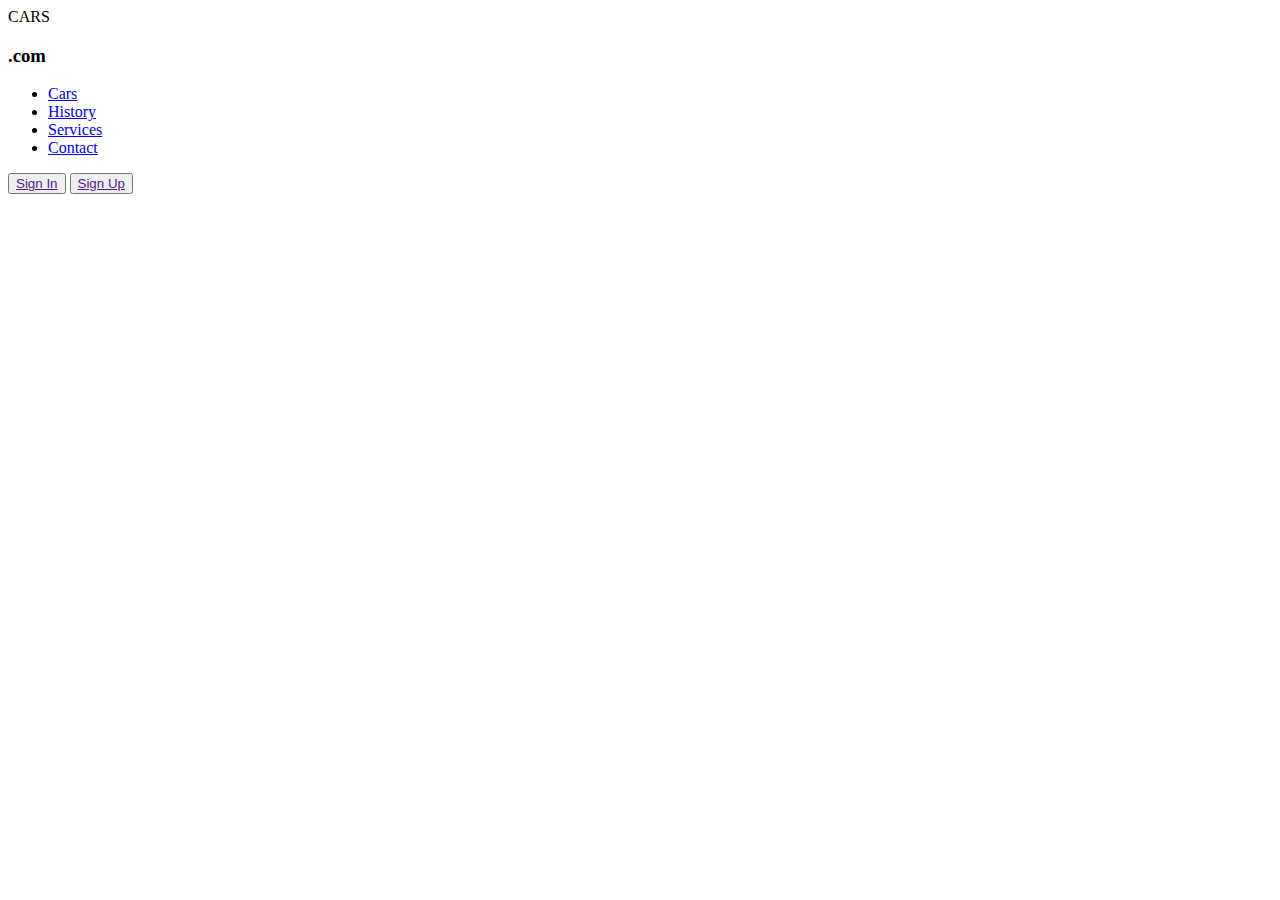
==== index.html @ 14f02a4f "Add files via upload" ====
<!DOCTYPE html>
<html lang="en">
<head>
    <meta charset="UTF-8">
    <meta http-equiv="X-UA-Compatible" content="IE=edge">
    <meta name="viewport" content="width=device-width, initial-scale=1.0">
    <link rel="stylesheet" href="css/normalize.css">
    <link rel="stylesheet" href="css/all.min.css">
    <link rel="stylesheet" href="css/style.css">
    <!--Fonts-->
    <link rel="preconnect" href="https://fonts.googleapis.com">
    <link rel="preconnect" href="https://fonts.gstatic.com" crossorigin>
    <link href="https://fonts.googleapis.com/css2?family=Poppins:wght@200&family=Roboto&family=Work+Sans:wght@200;300;500;600&display=swap" rel="stylesheet">
    <title>Document</title>
</head>
<body>
    <!-- Start Header -->
    <header class="header">
        <div class="container">
            <span class="logo">CARS</span><h3>.com</h3>
            <div class="liens">
                <ul>
                    <li><a href="#">Cars</a></li>
                    <li><a href="#">History</a></li>
                    <li><a href="#">Services</a></li>
                    <li><a href="#">Contact</a></li>
                </ul>
            </div>
            <div class="buttons">
                <button><a href="">Sign In</a></button>
                <button><a href="">Sign Up</a></button>
            </div>
            <i class="fas fa-car-side"></i>
        </div>
    </header>
    <!-- End Header -->


    <!--Start landing section-->
    <div class="landing">
        
    </div>
</body>
</html>
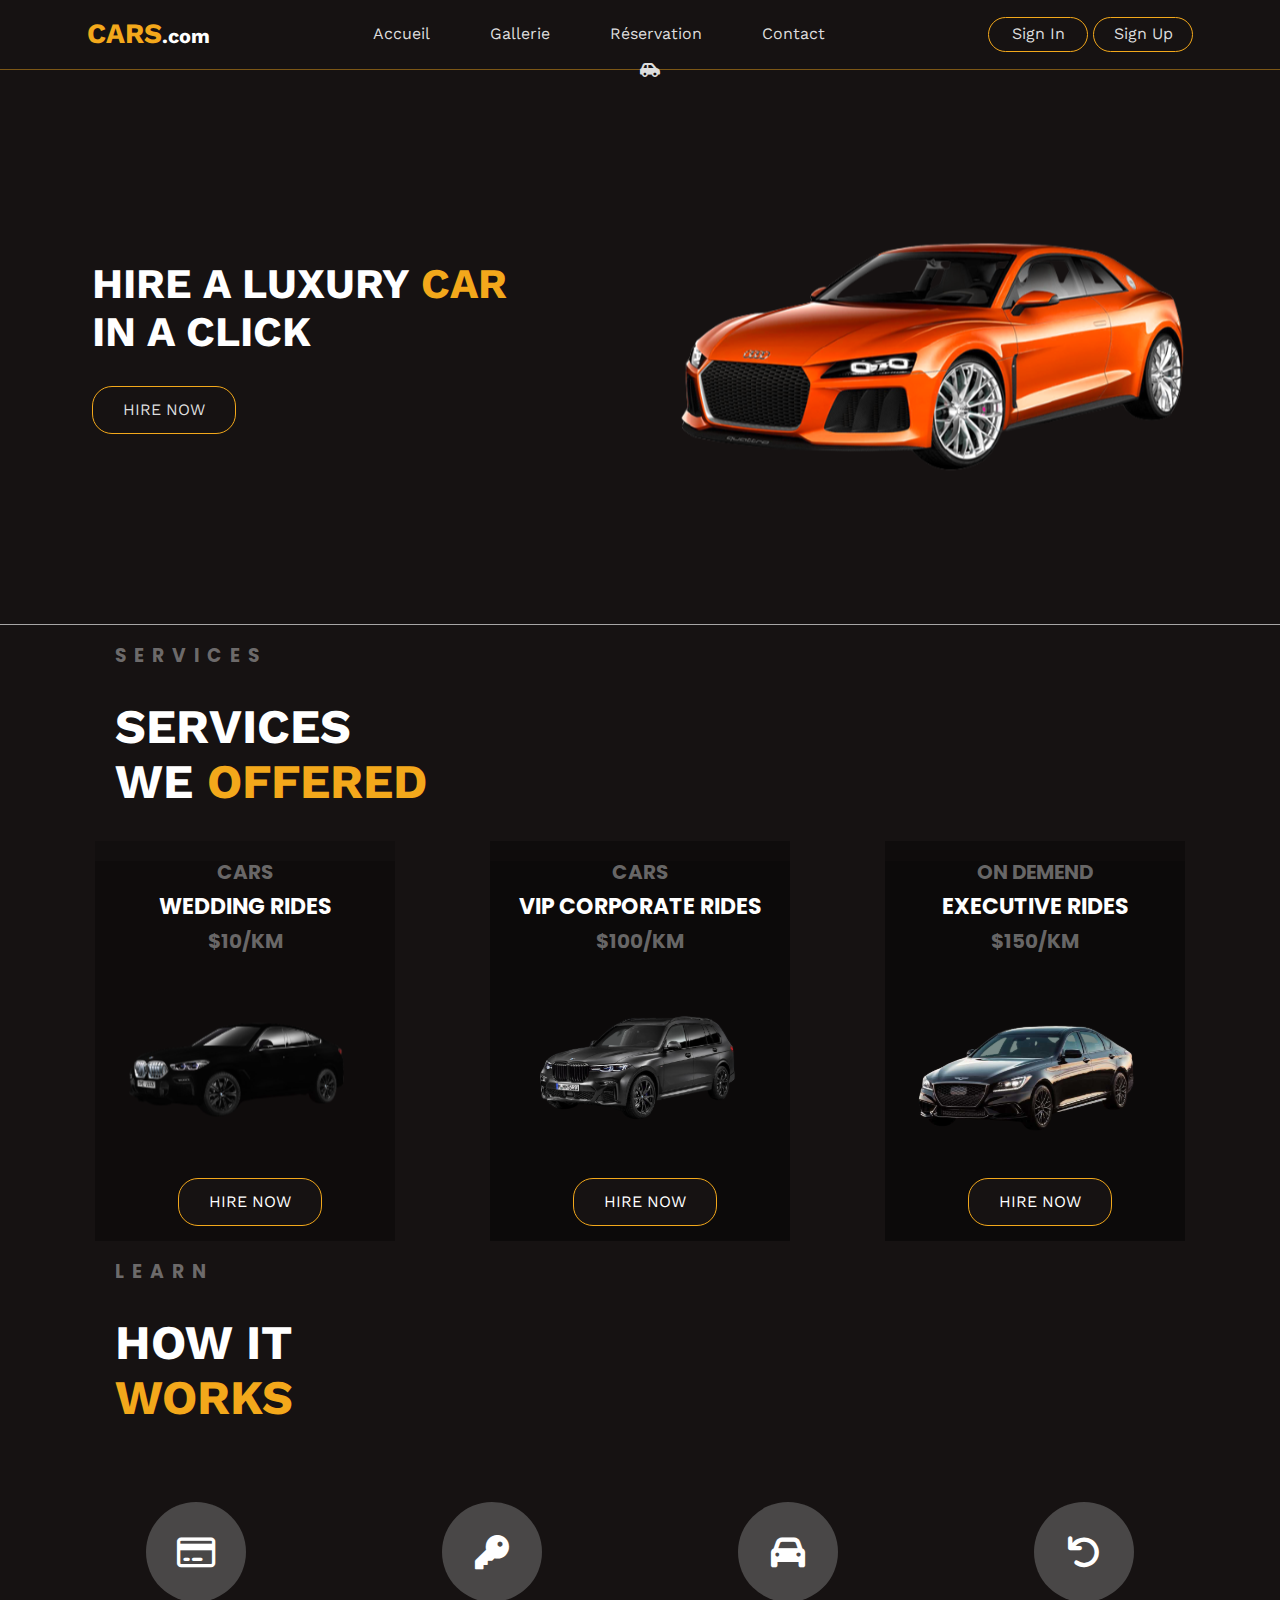
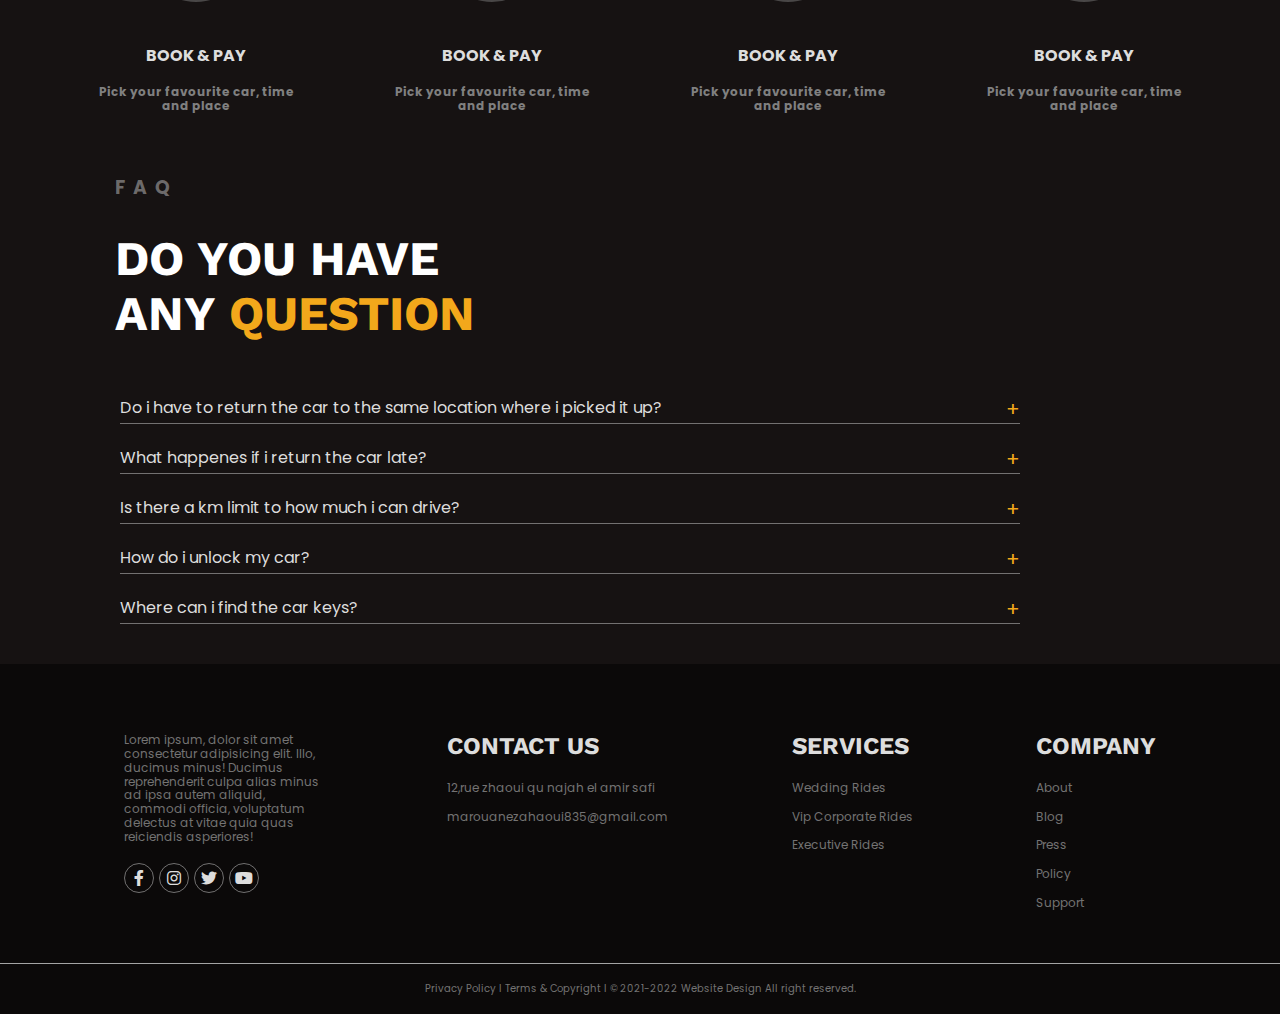
==== commit 2649a9ad: "new files added" ====
--- a/index.html
+++ b/index.html
@@ -1,44 +1,211 @@
-<!DOCTYPE html>
-<html lang="en">
-<head>
-    <meta charset="UTF-8">
-    <meta http-equiv="X-UA-Compatible" content="IE=edge">
-    <meta name="viewport" content="width=device-width, initial-scale=1.0">
-    <link rel="stylesheet" href="css/normalize.css">
-    <link rel="stylesheet" href="css/all.min.css">
-    <link rel="stylesheet" href="css/style.css">
-    <!--Fonts-->
-    <link rel="preconnect" href="https://fonts.googleapis.com">
-    <link rel="preconnect" href="https://fonts.gstatic.com" crossorigin>
-    <link href="https://fonts.googleapis.com/css2?family=Poppins:wght@200&family=Roboto&family=Work+Sans:wght@200;300;500;600&display=swap" rel="stylesheet">
-    <title>Document</title>
-</head>
-<body>
-    <!-- Start Header -->
-    <header class="header">
-        <div class="container">
-            <span class="logo">CARS</span><h3>.com</h3>
-            <div class="liens">
-                <ul>
-                    <li><a href="#">Cars</a></li>
-                    <li><a href="#">History</a></li>
-                    <li><a href="#">Services</a></li>
-                    <li><a href="#">Contact</a></li>
-                </ul>
-            </div>
-            <div class="buttons">
-                <button><a href="">Sign In</a></button>
-                <button><a href="">Sign Up</a></button>
-            </div>
-            <i class="fas fa-car-side"></i>
-        </div>
-    </header>
-    <!-- End Header -->
-
-
-    <!--Start landing section-->
-    <div class="landing">
-        
-    </div>
-</body>
+<!DOCTYPE html>
+<html lang="en">
+<head>
+    <meta charset="UTF-8">
+    <meta http-equiv="X-UA-Compatible" content="IE=edge">
+    <meta name="viewport" content="width=device-width, initial-scale=1.0">
+    <link rel="stylesheet" href="css/normalize.css">
+    <link rel="stylesheet" href="css/all.min.css">
+    <link rel="stylesheet" href="css/style.css">
+    <!--Fonts-->
+    <link rel="preconnect" href="https://fonts.googleapis.com">
+    <link rel="preconnect" href="https://fonts.gstatic.com" crossorigin>
+    <link href="https://fonts.googleapis.com/css2?family=Poppins:wght@200&family=Roboto&family=Work+Sans:wght@200;300;500;600&display=swap" rel="stylesheet">
+    <link rel="preconnect" href="https://fonts.googleapis.com">
+    <link rel="preconnect" href="https://fonts.gstatic.com" crossorigin>
+    <link href="https://fonts.googleapis.com/css2?family=Poppins:wght@100;200&family=Roboto&family=Work+Sans:wght@200;300;500;600&display=swap" rel="stylesheet">
+    <title>Document</title>
+</head>
+<body>
+    <!-- Start Header -->
+    <header class="header">
+        <div class="container">
+            <!-- <span class="logo">CARS</span><h3>.com</h3> -->
+            <h1 class="logo">CARS<span>.com</span></h1>
+            <div class="liens">
+                <ul>
+                    <li><a href="#">Accueil</a></li>
+                    <li><a href="gallerie.html">Gallerie</a></li>
+                    <li><a href="reservation.html">Réservation</a></li>
+                    <li><a href="contact.html">Contact</a></li>
+                </ul>
+            </div>
+            <div class="buttons">
+                <button><a href="">Sign In</a></button>
+                <button><a href="">Sign Up</a></button>
+            </div>
+            <i class="fas fa-car-side"></i>
+        </div>
+    </header>
+    <!-- End Header -->
+
+
+    <!--Start landing section-->
+    <div class="landing">
+        <div class="intro-text">
+            <p>HIRE A LUXURY <span>CAR</span>  IN A CLICK</p>
+            <button><a href="#">HIRE NOW</a></button>
+        </div>
+        <img src="images/car1.svg" alt="">
+    </div>
+    <!--End landing section-->
+    
+    <div class="services">
+        <div class="title">
+            <h3 class="h3">SERVICES</h3>
+            <h1>SERVICES <br>WE <span>OFFERED</span></h1>
+        </div>
+        <div class="cards">
+            <div>
+                <div class="titre">
+                    <h3>CARS</h3>
+                    <h2>WEDDING RIDES</h2>
+                    <h3>$10/KM</h3>
+                </div>
+                <div class="img">
+                    <img src="images/car2.svg" alt="">
+                </div>
+                <div class="button">
+                    <button><a href="#">HIRE NOW</a></button>
+                </div>
+            </div>
+            <div>
+                <div>
+                    <div class="titre">
+                        <h3>CARS</h3>
+                        <h2>VIP CORPORATE RIDES</h2>
+                        <h3>$100/KM</h3>
+                    </div>
+                    <div class="img">
+                        <img src="images/car3.svg" alt="">
+                    </div>
+                    <div class="button">
+                        <button><a href="#">HIRE NOW</a></button>
+                    </div>
+                </div>
+            </div>
+            <div>
+                <div>
+                    <div class="titre">
+                        <h3>ON DEMEND</h3>
+                        <h2>EXECUTIVE RIDES</h2>
+                        <h3>$150/KM</h3>
+                    </div>
+                    <div class="img">
+                        <img src="images/car4.svg" alt="">
+                    </div>
+                    <div class="button">
+                        <button><a href="#">HIRE NOW</a></button>
+                    </div>
+                </div>
+            </div>
+        </div>
+    </div>
+
+    
+
+    <div class="works">
+        <div class="big-title">
+                <h3 class="h3">LEARN</h3>
+                <h1>HOW IT <br><span>WORKS</span></h1>
+        </div>
+        <div class="examples">
+            <div class="card">
+                <div class="icon">
+                    <i class="far fa-credit-card"></i>
+                </div>
+                <div class="description">
+                    <h2>BOOK & PAY</h2>
+                    <h3>Pick your favourite car, time <br>and place</h3>
+                </div>
+            </div>
+            <div class="card">
+                <div class="icon">
+                    <i class="fas fa-key"></i>  
+                </div>
+                <div class="description">
+                    <h2>BOOK & PAY</h2>
+                    <h3>Pick your favourite car, time <br>and place</h3>
+                </div>
+            </div>
+            <div class="card">
+                <div class="icon">
+                    <i class="fas fa-car"></i>                </div>
+                <div class="description">
+                    <h2>BOOK & PAY</h2>
+                    <h3>Pick your favourite car, time <br>and place</h3>
+                </div>
+            </div>
+            <div class="card">
+                <div class="icon">
+                    <i class="fas fa-undo"></i>                </div>
+                <div class="description">
+                    <h2>BOOK & PAY</h2>
+                    <h3>Pick your favourite car, time <br>and place</h3>
+                </div>
+            </div>
+        </div>
+    </div>
+    <!--end of how it works-->
+
+    <!--start faq-->
+    <div class="faq">
+        <div class="title">
+            <h3 class="h3">FAQ</h3>
+            <h1>DO YOU HAVE <br>ANY <span>QUESTION</span></h1>
+        </div>
+        <div class="question">
+            <div><p>Do i have to return the car to the same location where i picked it up?</p></div>
+            <div><p>What happenes if i return the car late?</p></div>
+            <div><p>Is there a km limit to how much i can drive?</p></div>
+            <div><p>How do i unlock my car?</p></div>
+            <div><p>Where can i find the car keys?</p></div>
+        </div>
+    </div>
+    <!--end of faq-->
+
+    <!--start footer-->
+    <div class="footer">
+        <div class="card">
+            <div class="paragraph">
+                <p>Lorem ipsum, dolor sit amet consectetur adipisicing elit. Illo, ducimus minus! Ducimus reprehenderit culpa alias minus ad ipsa autem aliquid, commodi officia, voluptatum delectus at vitae quia quas reiciendis asperiores!</p>
+            </div>
+            <div class="icons">
+                <i class="fab fa-facebook-f"></i>
+                <i class="fab fa-instagram"></i>
+                <i class="fab fa-twitter"></i>
+                <i class="fab fa-youtube"></i>
+            </div>
+        </div>
+        <div class="card">
+            <h2>CONTACT US</h2>
+            <ul>
+                <li class="lieu">12,rue zhaoui qu najah el amir safi</li>
+                <li class="email">marouanezahaoui835@gmail.com</li>
+            </ul>
+        </div>
+        <div class="card">
+            <h2>SERVICES</h2>
+            <ul>
+                <li>Wedding Rides</li>
+                <li>Vip Corporate Rides</li>
+                <li>Executive Rides</li>
+            </ul>
+        </div>
+        <div class="card">
+            <h2>COMPANY</h2>
+            <ul>
+                <li>About</li>
+                <li>Blog</li>
+                <li>Press</li>
+                <li>Policy</li>
+                <li>Support</li>
+            </ul>
+        </div>
+    </div>
+    <div class="copyright">
+        <p>Privacy Policy I Terms & Copyright I &copy; 2021-2022 Website Design All right reserved.</p>
+    </div>
+    <!--end footer-->
+</body>
 </html>--- a/css/all.min.css
+++ b/css/all.min.css
@@ -0,0 +1,6 @@
+/*!
+ * Font Awesome Free 6.0.0-beta3 by @fontawesome - https://fontawesome.com
+ * License - https://fontawesome.com/license/free (Icons: CC BY 4.0, Fonts: SIL OFL 1.1, Code: MIT License)
+ * Copyright 2021 Fonticons, Inc.
+ */
+.fa{font-family:var(--fa-style-family,"Font Awesome 6 Free");font-weight:var(--fa-style,900)}.fa,.fa-brands,.fa-duotone,.fa-light,.fa-regular,.fa-solid,.fa-thin,.fab,.fad,.fal,.far,.fas,.fat{-moz-osx-font-smoothing:grayscale;-webkit-font-smoothing:antialiased;display:var(--fa-display,inline-block);font-style:normal;font-variant:normal;line-height:1;text-rendering:auto}.fa-1x{font-size:1em}.fa-2x{font-size:2em}.fa-3x{font-size:3em}.fa-4x{font-size:4em}.fa-5x{font-size:5em}.fa-6x{font-size:6em}.fa-7x{font-size:7em}.fa-8x{font-size:8em}.fa-9x{font-size:9em}.fa-10x{font-size:10em}.fa-2xs{font-size:.625em;line-height:.1em;vertical-align:.225em}.fa-xs{font-size:.75em;line-height:.08333em;vertical-align:.125em}.fa-sm{font-size:.875em;line-height:.07143em;vertical-align:.05357em}.fa-lg{font-size:1.25em;line-height:.05em;vertical-align:-.075em}.fa-xl{font-size:1.5em;line-height:.04167em;vertical-align:-.125em}.fa-2xl{font-size:2em;line-height:.03125em;vertical-align:-.1875em}.fa-fw{text-align:center;width:1.25em}.fa-ul{list-style-type:none;margin-left:var(--fa-li-margin,2.5em);padding-left:0}.fa-ul>li{position:relative}.fa-li{left:calc(var(--fa-li-width, 2em)*-1);position:absolute;text-align:center;width:var(--fa-li-width,2em);line-height:inherit}.fa-border{border-radius:var(--fa-border-radius,.1em);border:var(--fa-border-width,.08em) var(--fa-border-style,solid) var(--fa-border-color,#eee);padding:var(--fa-border-padding,.2em .25em .15em)}.fa-pull-left{float:left;margin-right:var(--fa-pull-margin,.3em)}.fa-pull-right{float:right;margin-left:var(--fa-pull-margin,.3em)}.fa-beat{-webkit-animation-name:fa-beat;animation-name:fa-beat;-webkit-animation-delay:var(--fa-animation-delay,0);animation-delay:var(--fa-animation-delay,0);-webkit-animation-direction:var(--fa-animation-direction,normal);animation-direction:var(--fa-animation-direction,normal);-webkit-animation-duration:var(--fa-animation-duration,1s);animation-duration:var(--fa-animation-duration,1s);-webkit-animation-iteration-count:var(--fa-animation-iteration-count,infinite);animation-iteration-count:var(--fa-animation-iteration-count,infinite);-webkit-animation-timing-function:var(--fa-animation-timing,ease-in-out);animation-timing-function:var(--fa-animation-timing,ease-in-out)}.fa-fade{-webkit-animation-name:fa-fade;animation-name:fa-fade;-webkit-animation-iteration-count:var(--fa-animation-iteration-count,infinite);animation-iteration-count:var(--fa-animation-iteration-count,infinite);-webkit-animation-timing-function:var(--fa-animation-timing,cubic-bezier(.4,0,.6,1));animation-timing-function:var(--fa-animation-timing,cubic-bezier(.4,0,.6,1))}.fa-beat-fade,.fa-fade{-webkit-animation-delay:var(--fa-animation-delay,0);animation-delay:var(--fa-animation-delay,0);-webkit-animation-direction:var(--fa-animation-direction,normal);animation-direction:var(--fa-animation-direction,normal);-webkit-animation-duration:var(--fa-animation-duration,1s);animation-duration:var(--fa-animation-duration,1s)}.fa-beat-fade{-webkit-animation-name:fa-beat-fade;animation-name:fa-beat-fade;-webkit-animation-iteration-count:var(--fa-animation-iteration-count,infinite);animation-iteration-count:var(--fa-animation-iteration-count,infinite);-webkit-animation-timing-function:var(--fa-animation-timing,cubic-bezier(.4,0,.6,1));animation-timing-function:var(--fa-animation-timing,cubic-bezier(.4,0,.6,1))}.fa-flip{-webkit-animation-name:fa-flip;animation-name:fa-flip;-webkit-animation-delay:var(--fa-animation-delay,0);animation-delay:var(--fa-animation-delay,0);-webkit-animation-direction:var(--fa-animation-direction,normal);animation-direction:var(--fa-animation-direction,normal);-webkit-animation-duration:var(--fa-animation-duration,1s);animation-duration:var(--fa-animation-duration,1s);-webkit-animation-iteration-count:var(--fa-animation-iteration-count,infinite);animation-iteration-count:var(--fa-animation-iteration-count,infinite);-webkit-animation-timing-function:var(--fa-animation-timing,ease-in-out);animation-timing-function:var(--fa-animation-timing,ease-in-out)}.fa-spin{-webkit-animation-name:fa-spin;animation-name:fa-spin;-webkit-animation-delay:var(--fa-animation-delay,0);animation-delay:var(--fa-animation-delay,0);-webkit-animation-direction:var(--fa-animation-direction,normal);animation-direction:var(--fa-animation-direction,normal);-webkit-animation-duration:var(--fa-animation-duration,2s);animation-duration:var(--fa-animation-duration,2s);-webkit-animation-iteration-count:var(--fa-animation-iteration-count,infinite);animation-iteration-count:var(--fa-animation-iteration-count,infinite);-webkit-animation-timing-function:var(--fa-animation-timing,linear);animation-timing-function:var(--fa-animation-timing,linear)}.fa-spin-reverse{--fa-animation-direction:reverse}.fa-pulse,.fa-spin-pulse{-webkit-animation-name:fa-spin;animation-name:fa-spin;-webkit-animation-direction:var(--fa-animation-direction,normal);animation-direction:var(--fa-animation-direction,normal);-webkit-animation-duration:var(--fa-animation-duration,1s);animation-duration:var(--fa-animation-duration,1s);-webkit-animation-iteration-count:var(--fa-animation-iteration-count,infinite);animation-iteration-count:var(--fa-animation-iteration-count,infinite);-webkit-animation-timing-function:var(--fa-animation-timing,steps(8));animation-timing-function:var(--fa-animation-timing,steps(8))}@media (prefers-reduced-motion:reduce){.fa-beat,.fa-beat-fade,.fa-fade,.fa-flip,.fa-pulse,.fa-spin,.fa-spin-pulse{-webkit-animation-delay:-1ms;animation-delay:-1ms;-webkit-animation-duration:1ms;animation-duration:1ms;-webkit-animation-iteration-count:1;animation-iteration-count:1;-webkit-transition-delay:0s;transition-delay:0s;-webkit-transition-duration:0s;transition-duration:0s}}@-webkit-keyframes fa-beat{0%,90%{-webkit-transform:scale(1);transform:scale(1)}45%{-webkit-transform:scale(var(--fa-beat-scale,1.25));transform:scale(var(--fa-beat-scale,1.25))}}@keyframes fa-beat{0%,90%{-webkit-transform:scale(1);transform:scale(1)}45%{-webkit-transform:scale(var(--fa-beat-scale,1.25));transform:scale(var(--fa-beat-scale,1.25))}}@-webkit-keyframes fa-fade{50%{opacity:var(--fa-fade-opacity,.4)}}@keyframes fa-fade{50%{opacity:var(--fa-fade-opacity,.4)}}@-webkit-keyframes fa-beat-fade{0%,to{opacity:var(--fa-beat-fade-opacity,.4);-webkit-transform:scale(1);transform:scale(1)}50%{opacity:1;-webkit-transform:scale(var(--fa-beat-fade-scale,1.125));transform:scale(var(--fa-beat-fade-scale,1.125))}}@keyframes fa-beat-fade{0%,to{opacity:var(--fa-beat-fade-opacity,.4);-webkit-transform:scale(1);transform:scale(1)}50%{opacity:1;-webkit-transform:scale(var(--fa-beat-fade-scale,1.125));transform:scale(var(--fa-beat-fade-scale,1.125))}}@-webkit-keyframes fa-flip{50%{-webkit-transform:rotate3d(var(--fa-flip-x,0),var(--fa-flip-y,1),var(--fa-flip-z,0),var(--fa-flip-angle,-180deg));transform:rotate3d(var(--fa-flip-x,0),var(--fa-flip-y,1),var(--fa-flip-z,0),var(--fa-flip-angle,-180deg))}}@keyframes fa-flip{50%{-webkit-transform:rotate3d(var(--fa-flip-x,0),var(--fa-flip-y,1),var(--fa-flip-z,0),var(--fa-flip-angle,-180deg));transform:rotate3d(var(--fa-flip-x,0),var(--fa-flip-y,1),var(--fa-flip-z,0),var(--fa-flip-angle,-180deg))}}@-webkit-keyframes fa-spin{0%{-webkit-transform:rotate(0deg);transform:rotate(0deg)}to{-webkit-transform:rotate(1turn);transform:rotate(1turn)}}@keyframes fa-spin{0%{-webkit-transform:rotate(0deg);transform:rotate(0deg)}to{-webkit-transform:rotate(1turn);transform:rotate(1turn)}}.fa-rotate-90{-webkit-transform:rotate(90deg);transform:rotate(90deg)}.fa-rotate-180{-webkit-transform:rotate(180deg);transform:rotate(180deg)}.fa-rotate-270{-webkit-transform:rotate(270deg);transform:rotate(270deg)}.fa-flip-horizontal{-webkit-transform:scaleX(-1);transform:scaleX(-1)}.fa-flip-vertical{-webkit-transform:scaleY(-1);transform:scaleY(-1)}.fa-flip-both,.fa-flip-horizontal.fa-flip-vertical{-webkit-transform:scale(-1);transform:scale(-1)}.fa-rotate-by{-webkit-transform:rotate(var(--fa-rotate-angle,none));transform:rotate(var(--fa-rotate-angle,none))}.fa-stack{display:inline-block;height:2em;line-height:2em;position:relative;vertical-align:middle;width:2.5em}.fa-stack-1x,.fa-stack-2x{left:0;position:absolute;text-align:center;width:100%;z-index:var(--fa-stack-z-index,auto)}.fa-stack-1x{line-height:inherit}.fa-stack-2x{font-size:2em}.fa-inverse{color:var(--fa-inverse,#fff)}.fa-0:before{content:"\30"}.fa-1:before{content:"\31"}.fa-2:before{content:"\32"}.fa-3:before{content:"\33"}.fa-4:before{content:"\34"}.fa-5:before{content:"\35"}.fa-6:before{content:"\36"}.fa-7:before{content:"\37"}.fa-8:before{content:"\38"}.fa-9:before{content:"\39"}.fa-a:before{content:"\41"}.fa-address-book:before,.fa-contact-book:before{content:"\f2b9"}.fa-address-card:before,.fa-contact-card:before,.fa-vcard:before{content:"\f2bb"}.fa-align-center:before{content:"\f037"}.fa-align-justify:before{content:"\f039"}.fa-align-left:before{content:"\f036"}.fa-align-right:before{content:"\f038"}.fa-anchor:before{content:"\f13d"}.fa-angle-down:before{content:"\f107"}.fa-angle-left:before{content:"\f104"}.fa-angle-right:before{content:"\f105"}.fa-angle-up:before{content:"\f106"}.fa-angle-double-down:before,.fa-angles-down:before{content:"\f103"}.fa-angle-double-left:before,.fa-angles-left:before{content:"\f100"}.fa-angle-double-right:before,.fa-angles-right:before{content:"\f101"}.fa-angle-double-up:before,.fa-angles-up:before{content:"\f102"}.fa-ankh:before{content:"\f644"}.fa-apple-alt:before,.fa-apple-whole:before{content:"\f5d1"}.fa-archway:before{content:"\f557"}.fa-arrow-down:before{content:"\f063"}.fa-arrow-down-1-9:before,.fa-sort-numeric-asc:before,.fa-sort-numeric-down:before{content:"\f162"}.fa-arrow-down-9-1:before,.fa-sort-numeric-desc:before,.fa-sort-numeric-down-alt:before{content:"\f886"}.fa-arrow-down-a-z:before,.fa-sort-alpha-asc:before,.fa-sort-alpha-down:before{content:"\f15d"}.fa-arrow-down-long:before,.fa-long-arrow-down:before{content:"\f175"}.fa-arrow-down-short-wide:before,.fa-sort-amount-desc:before,.fa-sort-amount-down-alt:before{content:"\f884"}.fa-arrow-down-wide-short:before,.fa-sort-amount-asc:before,.fa-sort-amount-down:before{content:"\f160"}.fa-arrow-down-z-a:before,.fa-sort-alpha-desc:before,.fa-sort-alpha-down-alt:before{content:"\f881"}.fa-arrow-left:before{content:"\f060"}.fa-arrow-left-long:before,.fa-long-arrow-left:before{content:"\f177"}.fa-arrow-pointer:before,.fa-mouse-pointer:before{content:"\f245"}.fa-arrow-right:before{content:"\f061"}.fa-arrow-right-arrow-left:before,.fa-exchange:before{content:"\f0ec"}.fa-arrow-right-from-bracket:before,.fa-sign-out:before{content:"\f08b"}.fa-arrow-right-long:before,.fa-long-arrow-right:before{content:"\f178"}.fa-arrow-right-to-bracket:before,.fa-sign-in:before{content:"\f090"}.fa-arrow-left-rotate:before,.fa-arrow-rotate-back:before,.fa-arrow-rotate-backward:before,.fa-arrow-rotate-left:before,.fa-undo:before{content:"\f0e2"}.fa-arrow-right-rotate:before,.fa-arrow-rotate-forward:before,.fa-arrow-rotate-right:before,.fa-redo:before{content:"\f01e"}.fa-arrow-trend-down:before{content:"\e097"}.fa-arrow-trend-up:before{content:"\e098"}.fa-arrow-turn-down:before,.fa-level-down:before{content:"\f149"}.fa-arrow-turn-up:before,.fa-level-up:before{content:"\f148"}.fa-arrow-up:before{content:"\f062"}.fa-arrow-up-1-9:before,.fa-sort-numeric-up:before{content:"\f163"}.fa-arrow-up-9-1:before,.fa-sort-numeric-up-alt:before{content:"\f887"}.fa-arrow-up-a-z:before,.fa-sort-alpha-up:before{content:"\f15e"}.fa-arrow-up-from-bracket:before{content:"\e09a"}.fa-arrow-up-long:before,.fa-long-arrow-up:before{content:"\f176"}.fa-arrow-up-right-from-square:before,.fa-external-link:before{content:"\f08e"}.fa-arrow-up-short-wide:before,.fa-sort-amount-up-alt:before{content:"\f885"}.fa-arrow-up-wide-short:before,.fa-sort-amount-up:before{content:"\f161"}.fa-arrow-up-z-a:before,.fa-sort-alpha-up-alt:before{content:"\f882"}.fa-arrows-h:before,.fa-arrows-left-right:before{content:"\f07e"}.fa-arrows-rotate:before,.fa-refresh:before,.fa-sync:before{content:"\f021"}.fa-arrows-up-down:before,.fa-arrows-v:before{content:"\f07d"}.fa-arrows-up-down-left-right:before,.fa-arrows:before{content:"\f047"}.fa-asterisk:before{content:"\2a"}.fa-at:before{content:"\40"}.fa-atom:before{content:"\f5d2"}.fa-audio-description:before{content:"\f29e"}.fa-austral-sign:before{content:"\e0a9"}.fa-award:before{content:"\f559"}.fa-b:before{content:"\42"}.fa-baby:before{content:"\f77c"}.fa-baby-carriage:before,.fa-carriage-baby:before{content:"\f77d"}.fa-backward:before{content:"\f04a"}.fa-backward-fast:before,.fa-fast-backward:before{content:"\f049"}.fa-backward-step:before,.fa-step-backward:before{content:"\f048"}.fa-bacon:before{content:"\f7e5"}.fa-bacteria:before{content:"\e059"}.fa-bacterium:before{content:"\e05a"}.fa-bag-shopping:before,.fa-shopping-bag:before{content:"\f290"}.fa-bahai:before{content:"\f666"}.fa-baht-sign:before{content:"\e0ac"}.fa-ban:before,.fa-cancel:before{content:"\f05e"}.fa-ban-smoking:before,.fa-smoking-ban:before{content:"\f54d"}.fa-band-aid:before,.fa-bandage:before{content:"\f462"}.fa-bank:before,.fa-institution:before,.fa-university:before{content:"\f19c"}.fa-barcode:before{content:"\f02a"}.fa-bars:before,.fa-navicon:before{content:"\f0c9"}.fa-bars-progress:before,.fa-tasks-alt:before{content:"\f828"}.fa-bars-staggered:before,.fa-reorder:before,.fa-stream:before{content:"\f550"}.fa-baseball-ball:before,.fa-baseball:before{content:"\f433"}.fa-basket-shopping:before,.fa-shopping-basket:before{content:"\f291"}.fa-basketball-ball:before,.fa-basketball:before{content:"\f434"}.fa-bath:before,.fa-bathtub:before{content:"\f2cd"}.fa-battery-0:before,.fa-battery-empty:before{content:"\f244"}.fa-battery-5:before,.fa-battery-full:before,.fa-battery:before{content:"\f240"}.fa-battery-3:before,.fa-battery-half:before{content:"\f242"}.fa-battery-2:before,.fa-battery-quarter:before{content:"\f243"}.fa-battery-4:before,.fa-battery-three-quarters:before{content:"\f241"}.fa-bed:before{content:"\f236"}.fa-bed-pulse:before,.fa-procedures:before{content:"\f487"}.fa-beer-mug-empty:before,.fa-beer:before{content:"\f0fc"}.fa-bell:before{content:"\f0f3"}.fa-bell-concierge:before,.fa-concierge-bell:before{content:"\f562"}.fa-bell-slash:before{content:"\f1f6"}.fa-bezier-curve:before{content:"\f55b"}.fa-bicycle:before{content:"\f206"}.fa-binoculars:before{content:"\f1e5"}.fa-biohazard:before{content:"\f780"}.fa-bitcoin-sign:before{content:"\e0b4"}.fa-blender:before{content:"\f517"}.fa-blender-phone:before{content:"\f6b6"}.fa-blog:before{content:"\f781"}.fa-bold:before{content:"\f032"}.fa-bolt:before,.fa-zap:before{content:"\f0e7"}.fa-bomb:before{content:"\f1e2"}.fa-bone:before{content:"\f5d7"}.fa-bong:before{content:"\f55c"}.fa-book:before{content:"\f02d"}.fa-atlas:before,.fa-book-atlas:before{content:"\f558"}.fa-bible:before,.fa-book-bible:before{content:"\f647"}.fa-book-journal-whills:before,.fa-journal-whills:before{content:"\f66a"}.fa-book-medical:before{content:"\f7e6"}.fa-book-open:before{content:"\f518"}.fa-book-open-reader:before,.fa-book-reader:before{content:"\f5da"}.fa-book-quran:before,.fa-quran:before{content:"\f687"}.fa-book-dead:before,.fa-book-skull:before{content:"\f6b7"}.fa-bookmark:before{content:"\f02e"}.fa-border-all:before{content:"\f84c"}.fa-border-none:before{content:"\f850"}.fa-border-style:before,.fa-border-top-left:before{content:"\f853"}.fa-bowling-ball:before{content:"\f436"}.fa-box:before{content:"\f466"}.fa-archive:before,.fa-box-archive:before{content:"\f187"}.fa-box-open:before{content:"\f49e"}.fa-box-tissue:before{content:"\e05b"}.fa-boxes-alt:before,.fa-boxes-stacked:before,.fa-boxes:before{content:"\f468"}.fa-braille:before{content:"\f2a1"}.fa-brain:before{content:"\f5dc"}.fa-brazilian-real-sign:before{content:"\e46c"}.fa-bread-slice:before{content:"\f7ec"}.fa-briefcase:before{content:"\f0b1"}.fa-briefcase-medical:before{content:"\f469"}.fa-broom:before{content:"\f51a"}.fa-broom-ball:before,.fa-quidditch-broom-ball:before,.fa-quidditch:before{content:"\f458"}.fa-brush:before{content:"\f55d"}.fa-bug:before{content:"\f188"}.fa-building:before{content:"\f1ad"}.fa-bullhorn:before{content:"\f0a1"}.fa-bullseye:before{content:"\f140"}.fa-burger:before,.fa-hamburger:before{content:"\f805"}.fa-bus:before{content:"\f207"}.fa-bus-alt:before,.fa-bus-simple:before{content:"\f55e"}.fa-briefcase-clock:before,.fa-business-time:before{content:"\f64a"}.fa-c:before{content:"\43"}.fa-birthday-cake:before,.fa-cake-candles:before,.fa-cake:before{content:"\f1fd"}.fa-calculator:before{content:"\f1ec"}.fa-calendar:before{content:"\f133"}.fa-calendar-check:before{content:"\f274"}.fa-calendar-day:before{content:"\f783"}.fa-calendar-alt:before,.fa-calendar-days:before{content:"\f073"}.fa-calendar-minus:before{content:"\f272"}.fa-calendar-plus:before{content:"\f271"}.fa-calendar-week:before{content:"\f784"}.fa-calendar-times:before,.fa-calendar-xmark:before{content:"\f273"}.fa-camera-alt:before,.fa-camera:before{content:"\f030"}.fa-camera-retro:before{content:"\f083"}.fa-camera-rotate:before{content:"\e0d8"}.fa-campground:before{content:"\f6bb"}.fa-candy-cane:before{content:"\f786"}.fa-cannabis:before{content:"\f55f"}.fa-capsules:before{content:"\f46b"}.fa-automobile:before,.fa-car:before{content:"\f1b9"}.fa-battery-car:before,.fa-car-battery:before{content:"\f5df"}.fa-car-crash:before{content:"\f5e1"}.fa-car-alt:before,.fa-car-rear:before{content:"\f5de"}.fa-car-side:before{content:"\f5e4"}.fa-caravan:before{content:"\f8ff"}.fa-caret-down:before{content:"\f0d7"}.fa-caret-left:before{content:"\f0d9"}.fa-caret-right:before{content:"\f0da"}.fa-caret-up:before{content:"\f0d8"}.fa-carrot:before{content:"\f787"}.fa-cart-arrow-down:before{content:"\f218"}.fa-cart-flatbed:before,.fa-dolly-flatbed:before{content:"\f474"}.fa-cart-flatbed-suitcase:before,.fa-luggage-cart:before{content:"\f59d"}.fa-cart-plus:before{content:"\f217"}.fa-cart-shopping:before,.fa-shopping-cart:before{content:"\f07a"}.fa-cash-register:before{content:"\f788"}.fa-cat:before{content:"\f6be"}.fa-cedi-sign:before{content:"\e0df"}.fa-cent-sign:before{content:"\e3f5"}.fa-certificate:before{content:"\f0a3"}.fa-chair:before{content:"\f6c0"}.fa-blackboard:before,.fa-chalkboard:before{content:"\f51b"}.fa-chalkboard-teacher:before,.fa-chalkboard-user:before{content:"\f51c"}.fa-champagne-glasses:before,.fa-glass-cheers:before{content:"\f79f"}.fa-charging-station:before{content:"\f5e7"}.fa-area-chart:before,.fa-chart-area:before{content:"\f1fe"}.fa-bar-chart:before,.fa-chart-bar:before{content:"\f080"}.fa-chart-column:before{content:"\e0e3"}.fa-chart-gantt:before{content:"\e0e4"}.fa-chart-line:before,.fa-line-chart:before{content:"\f201"}.fa-chart-pie:before,.fa-pie-chart:before{content:"\f200"}.fa-check:before{content:"\f00c"}.fa-check-double:before{content:"\f560"}.fa-check-to-slot:before,.fa-vote-yea:before{content:"\f772"}.fa-cheese:before{content:"\f7ef"}.fa-chess:before{content:"\f439"}.fa-chess-bishop:before{content:"\f43a"}.fa-chess-board:before{content:"\f43c"}.fa-chess-king:before{content:"\f43f"}.fa-chess-knight:before{content:"\f441"}.fa-chess-pawn:before{content:"\f443"}.fa-chess-queen:before{content:"\f445"}.fa-chess-rook:before{content:"\f447"}.fa-chevron-down:before{content:"\f078"}.fa-chevron-left:before{content:"\f053"}.fa-chevron-right:before{content:"\f054"}.fa-chevron-up:before{content:"\f077"}.fa-child:before{content:"\f1ae"}.fa-church:before{content:"\f51d"}.fa-circle:before{content:"\f111"}.fa-arrow-circle-down:before,.fa-circle-arrow-down:before{content:"\f0ab"}.fa-arrow-circle-left:before,.fa-circle-arrow-left:before{content:"\f0a8"}.fa-arrow-circle-right:before,.fa-circle-arrow-right:before{content:"\f0a9"}.fa-arrow-circle-up:before,.fa-circle-arrow-up:before{content:"\f0aa"}.fa-check-circle:before,.fa-circle-check:before{content:"\f058"}.fa-chevron-circle-down:before,.fa-circle-chevron-down:before{content:"\f13a"}.fa-chevron-circle-left:before,.fa-circle-chevron-left:before{content:"\f137"}.fa-chevron-circle-right:before,.fa-circle-chevron-right:before{content:"\f138"}.fa-chevron-circle-up:before,.fa-circle-chevron-up:before{content:"\f139"}.fa-circle-dollar-to-slot:before,.fa-donate:before{content:"\f4b9"}.fa-circle-dot:before,.fa-dot-circle:before{content:"\f192"}.fa-arrow-alt-circle-down:before,.fa-circle-down:before{content:"\f358"}.fa-circle-exclamation:before,.fa-exclamation-circle:before{content:"\f06a"}.fa-circle-h:before,.fa-hospital-symbol:before{content:"\f47e"}.fa-adjust:before,.fa-circle-half-stroke:before{content:"\f042"}.fa-circle-info:before,.fa-info-circle:before{content:"\f05a"}.fa-arrow-alt-circle-left:before,.fa-circle-left:before{content:"\f359"}.fa-circle-minus:before,.fa-minus-circle:before{content:"\f056"}.fa-circle-notch:before{content:"\f1ce"}.fa-circle-pause:before,.fa-pause-circle:before{content:"\f28b"}.fa-circle-play:before,.fa-play-circle:before{content:"\f144"}.fa-circle-plus:before,.fa-plus-circle:before{content:"\f055"}.fa-circle-question:before,.fa-question-circle:before{content:"\f059"}.fa-circle-radiation:before,.fa-radiation-alt:before{content:"\f7ba"}.fa-arrow-alt-circle-right:before,.fa-circle-right:before{content:"\f35a"}.fa-circle-stop:before,.fa-stop-circle:before{content:"\f28d"}.fa-arrow-alt-circle-up:before,.fa-circle-up:before{content:"\f35b"}.fa-circle-user:before,.fa-user-circle:before{content:"\f2bd"}.fa-circle-xmark:before,.fa-times-circle:before,.fa-xmark-circle:before{content:"\f057"}.fa-city:before{content:"\f64f"}.fa-clapperboard:before{content:"\e131"}.fa-clipboard:before{content:"\f328"}.fa-clipboard-check:before{content:"\f46c"}.fa-clipboard-list:before{content:"\f46d"}.fa-clock-four:before,.fa-clock:before{content:"\f017"}.fa-clock-rotate-left:before,.fa-history:before{content:"\f1da"}.fa-clone:before{content:"\f24d"}.fa-closed-captioning:before{content:"\f20a"}.fa-cloud:before{content:"\f0c2"}.fa-cloud-arrow-down:before,.fa-cloud-download-alt:before,.fa-cloud-download:before{content:"\f0ed"}.fa-cloud-arrow-up:before,.fa-cloud-upload-alt:before,.fa-cloud-upload:before{content:"\f0ee"}.fa-cloud-meatball:before{content:"\f73b"}.fa-cloud-moon:before{content:"\f6c3"}.fa-cloud-moon-rain:before{content:"\f73c"}.fa-cloud-rain:before{content:"\f73d"}.fa-cloud-showers-heavy:before{content:"\f740"}.fa-cloud-sun:before{content:"\f6c4"}.fa-cloud-sun-rain:before{content:"\f743"}.fa-clover:before{content:"\e139"}.fa-code:before{content:"\f121"}.fa-code-branch:before{content:"\f126"}.fa-code-commit:before{content:"\f386"}.fa-code-compare:before{content:"\e13a"}.fa-code-fork:before{content:"\e13b"}.fa-code-merge:before{content:"\f387"}.fa-code-pull-request:before{content:"\e13c"}.fa-coins:before{content:"\f51e"}.fa-colon-sign:before{content:"\e140"}.fa-comment:before{content:"\f075"}.fa-comment-dollar:before{content:"\f651"}.fa-comment-dots:before,.fa-commenting:before{content:"\f4ad"}.fa-comment-medical:before{content:"\f7f5"}.fa-comment-slash:before{content:"\f4b3"}.fa-comment-sms:before,.fa-sms:before{content:"\f7cd"}.fa-comments:before{content:"\f086"}.fa-comments-dollar:before{content:"\f653"}.fa-compact-disc:before{content:"\f51f"}.fa-compass:before{content:"\f14e"}.fa-compass-drafting:before,.fa-drafting-compass:before{content:"\f568"}.fa-compress:before{content:"\f066"}.fa-computer-mouse:before,.fa-mouse:before{content:"\f8cc"}.fa-cookie:before{content:"\f563"}.fa-cookie-bite:before{content:"\f564"}.fa-copy:before{content:"\f0c5"}.fa-copyright:before{content:"\f1f9"}.fa-couch:before{content:"\f4b8"}.fa-credit-card-alt:before,.fa-credit-card:before{content:"\f09d"}.fa-crop:before{content:"\f125"}.fa-crop-alt:before,.fa-crop-simple:before{content:"\f565"}.fa-cross:before{content:"\f654"}.fa-crosshairs:before{content:"\f05b"}.fa-crow:before{content:"\f520"}.fa-crown:before{content:"\f521"}.fa-crutch:before{content:"\f7f7"}.fa-cruzeiro-sign:before{content:"\e152"}.fa-cube:before{content:"\f1b2"}.fa-cubes:before{content:"\f1b3"}.fa-d:before{content:"\44"}.fa-database:before{content:"\f1c0"}.fa-backspace:before,.fa-delete-left:before{content:"\f55a"}.fa-democrat:before{content:"\f747"}.fa-desktop-alt:before,.fa-desktop:before{content:"\f390"}.fa-dharmachakra:before{content:"\f655"}.fa-diagram-project:before,.fa-project-diagram:before{content:"\f542"}.fa-diamond:before{content:"\f219"}.fa-diamond-turn-right:before,.fa-directions:before{content:"\f5eb"}.fa-dice:before{content:"\f522"}.fa-dice-d20:before{content:"\f6cf"}.fa-dice-d6:before{content:"\f6d1"}.fa-dice-five:before{content:"\f523"}.fa-dice-four:before{content:"\f524"}.fa-dice-one:before{content:"\f525"}.fa-dice-six:before{content:"\f526"}.fa-dice-three:before{content:"\f527"}.fa-dice-two:before{content:"\f528"}.fa-disease:before{content:"\f7fa"}.fa-divide:before{content:"\f529"}.fa-dna:before{content:"\f471"}.fa-dog:before{content:"\f6d3"}.fa-dollar-sign:before,.fa-dollar:before,.fa-usd:before{content:"\24"}.fa-dolly-box:before,.fa-dolly:before{content:"\f472"}.fa-dong-sign:before{content:"\e169"}.fa-door-closed:before{content:"\f52a"}.fa-door-open:before{content:"\f52b"}.fa-dove:before{content:"\f4ba"}.fa-compress-alt:before,.fa-down-left-and-up-right-to-center:before{content:"\f422"}.fa-down-long:before,.fa-long-arrow-alt-down:before{content:"\f309"}.fa-download:before{content:"\f019"}.fa-dragon:before{content:"\f6d5"}.fa-draw-polygon:before{content:"\f5ee"}.fa-droplet:before,.fa-tint:before{content:"\f043"}.fa-droplet-slash:before,.fa-tint-slash:before{content:"\f5c7"}.fa-drum:before{content:"\f569"}.fa-drum-steelpan:before{content:"\f56a"}.fa-drumstick-bite:before{content:"\f6d7"}.fa-dumbbell:before{content:"\f44b"}.fa-dumpster:before{content:"\f793"}.fa-dumpster-fire:before{content:"\f794"}.fa-dungeon:before{content:"\f6d9"}.fa-e:before{content:"\45"}.fa-deaf:before,.fa-deafness:before,.fa-ear-deaf:before,.fa-hard-of-hearing:before{content:"\f2a4"}.fa-assistive-listening-systems:before,.fa-ear-listen:before{content:"\f2a2"}.fa-earth-africa:before,.fa-globe-africa:before{content:"\f57c"}.fa-earth-america:before,.fa-earth-americas:before,.fa-earth:before,.fa-globe-americas:before{content:"\f57d"}.fa-earth-asia:before,.fa-globe-asia:before{content:"\f57e"}.fa-earth-europe:before,.fa-globe-europe:before{content:"\f7a2"}.fa-earth-oceania:before,.fa-globe-oceania:before{content:"\e47b"}.fa-egg:before{content:"\f7fb"}.fa-eject:before{content:"\f052"}.fa-elevator:before{content:"\e16d"}.fa-ellipsis-h:before,.fa-ellipsis:before{content:"\f141"}.fa-ellipsis-v:before,.fa-ellipsis-vertical:before{content:"\f142"}.fa-envelope:before{content:"\f0e0"}.fa-envelope-open:before{content:"\f2b6"}.fa-envelope-open-text:before{content:"\f658"}.fa-envelopes-bulk:before,.fa-mail-bulk:before{content:"\f674"}.fa-equals:before{content:"\3d"}.fa-eraser:before{content:"\f12d"}.fa-ethernet:before{content:"\f796"}.fa-eur:before,.fa-euro-sign:before,.fa-euro:before{content:"\f153"}.fa-exclamation:before{content:"\21"}.fa-expand:before{content:"\f065"}.fa-eye:before{content:"\f06e"}.fa-eye-dropper-empty:before,.fa-eye-dropper:before,.fa-eyedropper:before{content:"\f1fb"}.fa-eye-low-vision:before,.fa-low-vision:before{content:"\f2a8"}.fa-eye-slash:before{content:"\f070"}.fa-f:before{content:"\46"}.fa-angry:before,.fa-face-angry:before{content:"\f556"}.fa-dizzy:before,.fa-face-dizzy:before{content:"\f567"}.fa-face-flushed:before,.fa-flushed:before{content:"\f579"}.fa-face-frown:before,.fa-frown:before{content:"\f119"}.fa-face-frown-open:before,.fa-frown-open:before{content:"\f57a"}.fa-face-grimace:before,.fa-grimace:before{content:"\f57f"}.fa-face-grin:before,.fa-grin:before{content:"\f580"}.fa-face-grin-beam:before,.fa-grin-beam:before{content:"\f582"}.fa-face-grin-beam-sweat:before,.fa-grin-beam-sweat:before{content:"\f583"}.fa-face-grin-hearts:before,.fa-grin-hearts:before{content:"\f584"}.fa-face-grin-squint:before,.fa-grin-squint:before{content:"\f585"}.fa-face-grin-squint-tears:before,.fa-grin-squint-tears:before{content:"\f586"}.fa-face-grin-stars:before,.fa-grin-stars:before{content:"\f587"}.fa-face-grin-tears:before,.fa-grin-tears:before{content:"\f588"}.fa-face-grin-tongue:before,.fa-grin-tongue:before{content:"\f589"}.fa-face-grin-tongue-squint:before,.fa-grin-tongue-squint:before{content:"\f58a"}.fa-face-grin-tongue-wink:before,.fa-grin-tongue-wink:before{content:"\f58b"}.fa-face-grin-wide:before,.fa-grin-alt:before{content:"\f581"}.fa-face-grin-wink:before,.fa-grin-wink:before{content:"\f58c"}.fa-face-kiss:before,.fa-kiss:before{content:"\f596"}.fa-face-kiss-beam:before,.fa-kiss-beam:before{content:"\f597"}.fa-face-kiss-wink-heart:before,.fa-kiss-wink-heart:before{content:"\f598"}.fa-face-laugh:before,.fa-laugh:before{content:"\f599"}.fa-face-laugh-beam:before,.fa-laugh-beam:before{content:"\f59a"}.fa-face-laugh-squint:before,.fa-laugh-squint:before{content:"\f59b"}.fa-face-laugh-wink:before,.fa-laugh-wink:before{content:"\f59c"}.fa-face-meh:before,.fa-meh:before{content:"\f11a"}.fa-face-meh-blank:before,.fa-meh-blank:before{content:"\f5a4"}.fa-face-rolling-eyes:before,.fa-meh-rolling-eyes:before{content:"\f5a5"}.fa-face-sad-cry:before,.fa-sad-cry:before{content:"\f5b3"}.fa-face-sad-tear:before,.fa-sad-tear:before{content:"\f5b4"}.fa-face-smile:before,.fa-smile:before{content:"\f118"}.fa-face-smile-beam:before,.fa-smile-beam:before{content:"\f5b8"}.fa-face-smile-wink:before,.fa-smile-wink:before{content:"\f4da"}.fa-face-surprise:before,.fa-surprise:before{content:"\f5c2"}.fa-face-tired:before,.fa-tired:before{content:"\f5c8"}.fa-fan:before{content:"\f863"}.fa-faucet:before{content:"\e005"}.fa-fax:before{content:"\f1ac"}.fa-feather:before{content:"\f52d"}.fa-feather-alt:before,.fa-feather-pointed:before{content:"\f56b"}.fa-file:before{content:"\f15b"}.fa-file-arrow-down:before,.fa-file-download:before{content:"\f56d"}.fa-file-arrow-up:before,.fa-file-upload:before{content:"\f574"}.fa-file-audio:before{content:"\f1c7"}.fa-file-code:before{content:"\f1c9"}.fa-file-contract:before{content:"\f56c"}.fa-file-csv:before{content:"\f6dd"}.fa-file-excel:before{content:"\f1c3"}.fa-arrow-right-from-file:before,.fa-file-export:before{content:"\f56e"}.fa-file-image:before{content:"\f1c5"}.fa-arrow-right-to-file:before,.fa-file-import:before{content:"\f56f"}.fa-file-invoice:before{content:"\f570"}.fa-file-invoice-dollar:before{content:"\f571"}.fa-file-alt:before,.fa-file-lines:before,.fa-file-text:before{content:"\f15c"}.fa-file-medical:before{content:"\f477"}.fa-file-pdf:before{content:"\f1c1"}.fa-file-powerpoint:before{content:"\f1c4"}.fa-file-prescription:before{content:"\f572"}.fa-file-signature:before{content:"\f573"}.fa-file-video:before{content:"\f1c8"}.fa-file-medical-alt:before,.fa-file-waveform:before{content:"\f478"}.fa-file-word:before{content:"\f1c2"}.fa-file-archive:before,.fa-file-zipper:before{content:"\f1c6"}.fa-fill:before{content:"\f575"}.fa-fill-drip:before{content:"\f576"}.fa-film:before{content:"\f008"}.fa-filter:before{content:"\f0b0"}.fa-filter-circle-dollar:before,.fa-funnel-dollar:before{content:"\f662"}.fa-filter-circle-xmark:before{content:"\e17b"}.fa-fingerprint:before{content:"\f577"}.fa-fire:before{content:"\f06d"}.fa-fire-extinguisher:before{content:"\f134"}.fa-fire-alt:before,.fa-fire-flame-curved:before{content:"\f7e4"}.fa-burn:before,.fa-fire-flame-simple:before{content:"\f46a"}.fa-fish:before{content:"\f578"}.fa-flag:before{content:"\f024"}.fa-flag-checkered:before{content:"\f11e"}.fa-flag-usa:before{content:"\f74d"}.fa-flask:before{content:"\f0c3"}.fa-floppy-disk:before,.fa-save:before{content:"\f0c7"}.fa-florin-sign:before{content:"\e184"}.fa-folder:before{content:"\f07b"}.fa-folder-minus:before{content:"\f65d"}.fa-folder-open:before{content:"\f07c"}.fa-folder-plus:before{content:"\f65e"}.fa-folder-tree:before{content:"\f802"}.fa-font:before{content:"\f031"}.fa-football-ball:before,.fa-football:before{content:"\f44e"}.fa-forward:before{content:"\f04e"}.fa-fast-forward:before,.fa-forward-fast:before{content:"\f050"}.fa-forward-step:before,.fa-step-forward:before{content:"\f051"}.fa-franc-sign:before{content:"\e18f"}.fa-frog:before{content:"\f52e"}.fa-futbol-ball:before,.fa-futbol:before,.fa-soccer-ball:before{content:"\f1e3"}.fa-g:before{content:"\47"}.fa-gamepad:before{content:"\f11b"}.fa-gas-pump:before{content:"\f52f"}.fa-dashboard:before,.fa-gauge-high:before,.fa-gauge:before,.fa-tachometer-alt-fast:before,.fa-tachometer-alt:before{content:"\f625"}.fa-gauge-simple-high:before,.fa-gauge-simple:before,.fa-tachometer-fast:before,.fa-tachometer:before{content:"\f62a"}.fa-gavel:before,.fa-legal:before{content:"\f0e3"}.fa-cog:before,.fa-gear:before{content:"\f013"}.fa-cogs:before,.fa-gears:before{content:"\f085"}.fa-gem:before{content:"\f3a5"}.fa-genderless:before{content:"\f22d"}.fa-ghost:before{content:"\f6e2"}.fa-gift:before{content:"\f06b"}.fa-gifts:before{content:"\f79c"}.fa-glasses:before{content:"\f530"}.fa-globe:before{content:"\f0ac"}.fa-golf-ball-tee:before,.fa-golf-ball:before{content:"\f450"}.fa-gopuram:before{content:"\f664"}.fa-graduation-cap:before,.fa-mortar-board:before{content:"\f19d"}.fa-greater-than:before{content:"\3e"}.fa-greater-than-equal:before{content:"\f532"}.fa-grip-horizontal:before,.fa-grip:before{content:"\f58d"}.fa-grip-lines:before{content:"\f7a4"}.fa-grip-lines-vertical:before{content:"\f7a5"}.fa-grip-vertical:before{content:"\f58e"}.fa-guarani-sign:before{content:"\e19a"}.fa-guitar:before{content:"\f7a6"}.fa-gun:before{content:"\e19b"}.fa-h:before{content:"\48"}.fa-hammer:before{content:"\f6e3"}.fa-hamsa:before{content:"\f665"}.fa-hand-paper:before,.fa-hand:before{content:"\f256"}.fa-hand-back-fist:before,.fa-hand-rock:before{content:"\f255"}.fa-allergies:before,.fa-hand-dots:before{content:"\f461"}.fa-fist-raised:before,.fa-hand-fist:before{content:"\f6de"}.fa-hand-holding:before{content:"\f4bd"}.fa-hand-holding-dollar:before,.fa-hand-holding-usd:before{content:"\f4c0"}.fa-hand-holding-droplet:before,.fa-hand-holding-water:before{content:"\f4c1"}.fa-hand-holding-heart:before{content:"\f4be"}.fa-hand-holding-medical:before{content:"\e05c"}.fa-hand-lizard:before{content:"\f258"}.fa-hand-middle-finger:before{content:"\f806"}.fa-hand-peace:before{content:"\f25b"}.fa-hand-point-down:before{content:"\f0a7"}.fa-hand-point-left:before{content:"\f0a5"}.fa-hand-point-right:before{content:"\f0a4"}.fa-hand-point-up:before{content:"\f0a6"}.fa-hand-pointer:before{content:"\f25a"}.fa-hand-scissors:before{content:"\f257"}.fa-hand-sparkles:before{content:"\e05d"}.fa-hand-spock:before{content:"\f259"}.fa-hands:before,.fa-sign-language:before,.fa-signing:before{content:"\f2a7"}.fa-american-sign-language-interpreting:before,.fa-asl-interpreting:before,.fa-hands-american-sign-language-interpreting:before,.fa-hands-asl-interpreting:before{content:"\f2a3"}.fa-hands-bubbles:before,.fa-hands-wash:before{content:"\e05e"}.fa-hands-clapping:before{content:"\e1a8"}.fa-hands-holding:before{content:"\f4c2"}.fa-hands-praying:before,.fa-praying-hands:before{content:"\f684"}.fa-handshake:before{content:"\f2b5"}.fa-hands-helping:before,.fa-handshake-angle:before{content:"\f4c4"}.fa-handshake-alt-slash:before,.fa-handshake-simple-slash:before{content:"\e05f"}.fa-handshake-slash:before{content:"\e060"}.fa-hanukiah:before{content:"\f6e6"}.fa-hard-drive:before,.fa-hdd:before{content:"\f0a0"}.fa-hashtag:before{content:"\23"}.fa-hat-cowboy:before{content:"\f8c0"}.fa-hat-cowboy-side:before{content:"\f8c1"}.fa-hat-wizard:before{content:"\f6e8"}.fa-head-side-cough:before{content:"\e061"}.fa-head-side-cough-slash:before{content:"\e062"}.fa-head-side-mask:before{content:"\e063"}.fa-head-side-virus:before{content:"\e064"}.fa-header:before,.fa-heading:before{content:"\f1dc"}.fa-headphones:before{content:"\f025"}.fa-headphones-alt:before,.fa-headphones-simple:before{content:"\f58f"}.fa-headset:before{content:"\f590"}.fa-heart:before{content:"\f004"}.fa-heart-broken:before,.fa-heart-crack:before{content:"\f7a9"}.fa-heart-pulse:before,.fa-heartbeat:before{content:"\f21e"}.fa-helicopter:before{content:"\f533"}.fa-hard-hat:before,.fa-hat-hard:before,.fa-helmet-safety:before{content:"\f807"}.fa-highlighter:before{content:"\f591"}.fa-hippo:before{content:"\f6ed"}.fa-hockey-puck:before{content:"\f453"}.fa-holly-berry:before{content:"\f7aa"}.fa-horse:before{content:"\f6f0"}.fa-horse-head:before{content:"\f7ab"}.fa-hospital-alt:before,.fa-hospital-wide:before,.fa-hospital:before{content:"\f0f8"}.fa-hospital-user:before{content:"\f80d"}.fa-hot-tub-person:before,.fa-hot-tub:before{content:"\f593"}.fa-hotdog:before{content:"\f80f"}.fa-hotel:before{content:"\f594"}.fa-hourglass-2:before,.fa-hourglass-half:before,.fa-hourglass:before{content:"\f254"}.fa-hourglass-empty:before{content:"\f252"}.fa-hourglass-3:before,.fa-hourglass-end:before{content:"\f253"}.fa-hourglass-1:before,.fa-hourglass-start:before{content:"\f251"}.fa-home-alt:before,.fa-home-lg-alt:before,.fa-home:before,.fa-house:before{content:"\f015"}.fa-home-lg:before,.fa-house-chimney:before{content:"\e3af"}.fa-house-chimney-crack:before,.fa-house-damage:before{content:"\f6f1"}.fa-clinic-medical:before,.fa-house-chimney-medical:before{content:"\f7f2"}.fa-house-chimney-user:before{content:"\e065"}.fa-house-crack:before{content:"\e3b1"}.fa-house-laptop:before,.fa-laptop-house:before{content:"\e066"}.fa-house-medical:before{content:"\e3b2"}.fa-home-user:before,.fa-house-user:before{content:"\e1b0"}.fa-hryvnia-sign:before,.fa-hryvnia:before{content:"\f6f2"}.fa-i:before{content:"\49"}.fa-i-cursor:before{content:"\f246"}.fa-ice-cream:before{content:"\f810"}.fa-icicles:before{content:"\f7ad"}.fa-heart-music-camera-bolt:before,.fa-icons:before{content:"\f86d"}.fa-id-badge:before{content:"\f2c1"}.fa-drivers-license:before,.fa-id-card:before{content:"\f2c2"}.fa-id-card-alt:before,.fa-id-card-clip:before{content:"\f47f"}.fa-igloo:before{content:"\f7ae"}.fa-image:before{content:"\f03e"}.fa-image-portrait:before,.fa-portrait:before{content:"\f3e0"}.fa-images:before{content:"\f302"}.fa-inbox:before{content:"\f01c"}.fa-indent:before{content:"\f03c"}.fa-indian-rupee-sign:before,.fa-indian-rupee:before,.fa-inr:before{content:"\e1bc"}.fa-industry:before{content:"\f275"}.fa-infinity:before{content:"\f534"}.fa-info:before{content:"\f129"}.fa-italic:before{content:"\f033"}.fa-j:before{content:"\4a"}.fa-jedi:before{content:"\f669"}.fa-fighter-jet:before,.fa-jet-fighter:before{content:"\f0fb"}.fa-joint:before{content:"\f595"}.fa-k:before{content:"\4b"}.fa-kaaba:before{content:"\f66b"}.fa-key:before{content:"\f084"}.fa-keyboard:before{content:"\f11c"}.fa-khanda:before{content:"\f66d"}.fa-kip-sign:before{content:"\e1c4"}.fa-first-aid:before,.fa-kit-medical:before{content:"\f479"}.fa-kiwi-bird:before{content:"\f535"}.fa-l:before{content:"\4c"}.fa-landmark:before{content:"\f66f"}.fa-language:before{content:"\f1ab"}.fa-laptop:before{content:"\f109"}.fa-laptop-code:before{content:"\f5fc"}.fa-laptop-medical:before{content:"\f812"}.fa-lari-sign:before{content:"\e1c8"}.fa-layer-group:before{content:"\f5fd"}.fa-leaf:before{content:"\f06c"}.fa-left-long:before,.fa-long-arrow-alt-left:before{content:"\f30a"}.fa-arrows-alt-h:before,.fa-left-right:before{content:"\f337"}.fa-lemon:before{content:"\f094"}.fa-less-than:before{content:"\3c"}.fa-less-than-equal:before{content:"\f537"}.fa-life-ring:before{content:"\f1cd"}.fa-lightbulb:before{content:"\f0eb"}.fa-chain:before,.fa-link:before{content:"\f0c1"}.fa-chain-broken:before,.fa-chain-slash:before,.fa-link-slash:before,.fa-unlink:before{content:"\f127"}.fa-lira-sign:before{content:"\f195"}.fa-list-squares:before,.fa-list:before{content:"\f03a"}.fa-list-check:before,.fa-tasks:before{content:"\f0ae"}.fa-list-1-2:before,.fa-list-numeric:before,.fa-list-ol:before{content:"\f0cb"}.fa-list-dots:before,.fa-list-ul:before{content:"\f0ca"}.fa-litecoin-sign:before{content:"\e1d3"}.fa-location-arrow:before{content:"\f124"}.fa-location-crosshairs:before,.fa-location:before{content:"\f601"}.fa-location-dot:before,.fa-map-marker-alt:before{content:"\f3c5"}.fa-location-pin:before,.fa-map-marker:before{content:"\f041"}.fa-lock:before{content:"\f023"}.fa-lock-open:before{content:"\f3c1"}.fa-lungs:before{content:"\f604"}.fa-lungs-virus:before{content:"\e067"}.fa-m:before{content:"\4d"}.fa-magnet:before{content:"\f076"}.fa-magnifying-glass:before,.fa-search:before{content:"\f002"}.fa-magnifying-glass-dollar:before,.fa-search-dollar:before{content:"\f688"}.fa-magnifying-glass-location:before,.fa-search-location:before{content:"\f689"}.fa-magnifying-glass-minus:before,.fa-search-minus:before{content:"\f010"}.fa-magnifying-glass-plus:before,.fa-search-plus:before{content:"\f00e"}.fa-manat-sign:before{content:"\e1d5"}.fa-map:before{content:"\f279"}.fa-map-location:before,.fa-map-marked:before{content:"\f59f"}.fa-map-location-dot:before,.fa-map-marked-alt:before{content:"\f5a0"}.fa-map-pin:before{content:"\f276"}.fa-marker:before{content:"\f5a1"}.fa-mars:before{content:"\f222"}.fa-mars-and-venus:before{content:"\f224"}.fa-mars-double:before{content:"\f227"}.fa-mars-stroke:before{content:"\f229"}.fa-mars-stroke-h:before,.fa-mars-stroke-right:before{content:"\f22b"}.fa-mars-stroke-up:before,.fa-mars-stroke-v:before{content:"\f22a"}.fa-glass-martini-alt:before,.fa-martini-glass:before{content:"\f57b"}.fa-cocktail:before,.fa-martini-glass-citrus:before{content:"\f561"}.fa-glass-martini:before,.fa-martini-glass-empty:before{content:"\f000"}.fa-mask:before{content:"\f6fa"}.fa-mask-face:before{content:"\e1d7"}.fa-masks-theater:before,.fa-theater-masks:before{content:"\f630"}.fa-expand-arrows-alt:before,.fa-maximize:before{content:"\f31e"}.fa-medal:before{content:"\f5a2"}.fa-memory:before{content:"\f538"}.fa-menorah:before{content:"\f676"}.fa-mercury:before{content:"\f223"}.fa-comment-alt:before,.fa-message:before{content:"\f27a"}.fa-meteor:before{content:"\f753"}.fa-microchip:before{content:"\f2db"}.fa-microphone:before{content:"\f130"}.fa-microphone-alt:before,.fa-microphone-lines:before{content:"\f3c9"}.fa-microphone-alt-slash:before,.fa-microphone-lines-slash:before{content:"\f539"}.fa-microphone-slash:before{content:"\f131"}.fa-microscope:before{content:"\f610"}.fa-mill-sign:before{content:"\e1ed"}.fa-compress-arrows-alt:before,.fa-minimize:before{content:"\f78c"}.fa-minus:before,.fa-subtract:before{content:"\f068"}.fa-mitten:before{content:"\f7b5"}.fa-mobile-button:before{content:"\f10b"}.fa-mobile-alt:before,.fa-mobile-screen-button:before{content:"\f3cd"}.fa-money-bill:before{content:"\f0d6"}.fa-money-bill-1:before,.fa-money-bill-alt:before{content:"\f3d1"}.fa-money-bill-1-wave:before,.fa-money-bill-wave-alt:before{content:"\f53b"}.fa-money-bill-wave:before{content:"\f53a"}.fa-money-check:before{content:"\f53c"}.fa-money-check-alt:before,.fa-money-check-dollar:before{content:"\f53d"}.fa-monument:before{content:"\f5a6"}.fa-moon:before{content:"\f186"}.fa-mortar-pestle:before{content:"\f5a7"}.fa-mosque:before{content:"\f678"}.fa-motorcycle:before{content:"\f21c"}.fa-mountain:before{content:"\f6fc"}.fa-mug-hot:before{content:"\f7b6"}.fa-coffee:before,.fa-mug-saucer:before{content:"\f0f4"}.fa-music:before{content:"\f001"}.fa-n:before{content:"\4e"}.fa-naira-sign:before{content:"\e1f6"}.fa-network-wired:before{content:"\f6ff"}.fa-neuter:before{content:"\f22c"}.fa-newspaper:before{content:"\f1ea"}.fa-not-equal:before{content:"\f53e"}.fa-note-sticky:before,.fa-sticky-note:before{content:"\f249"}.fa-notes-medical:before{content:"\f481"}.fa-o:before{content:"\4f"}.fa-object-group:before{content:"\f247"}.fa-object-ungroup:before{content:"\f248"}.fa-oil-can:before{content:"\f613"}.fa-om:before{content:"\f679"}.fa-otter:before{content:"\f700"}.fa-dedent:before,.fa-outdent:before{content:"\f03b"}.fa-p:before{content:"\50"}.fa-pager:before{content:"\f815"}.fa-paint-brush:before{content:"\f1fc"}.fa-paint-roller:before{content:"\f5aa"}.fa-palette:before{content:"\f53f"}.fa-pallet:before{content:"\f482"}.fa-panorama:before{content:"\e209"}.fa-paper-plane:before{content:"\f1d8"}.fa-paperclip:before{content:"\f0c6"}.fa-parachute-box:before{content:"\f4cd"}.fa-paragraph:before{content:"\f1dd"}.fa-passport:before{content:"\f5ab"}.fa-file-clipboard:before,.fa-paste:before{content:"\f0ea"}.fa-pause:before{content:"\f04c"}.fa-paw:before{content:"\f1b0"}.fa-peace:before{content:"\f67c"}.fa-pen:before{content:"\f304"}.fa-pen-alt:before,.fa-pen-clip:before{content:"\f305"}.fa-pen-fancy:before{content:"\f5ac"}.fa-pen-nib:before{content:"\f5ad"}.fa-pen-ruler:before,.fa-pencil-ruler:before{content:"\f5ae"}.fa-edit:before,.fa-pen-to-square:before{content:"\f044"}.fa-pencil-alt:before,.fa-pencil:before{content:"\f303"}.fa-people-arrows-left-right:before,.fa-people-arrows:before{content:"\e068"}.fa-people-carry-box:before,.fa-people-carry:before{content:"\f4ce"}.fa-pepper-hot:before{content:"\f816"}.fa-percent:before,.fa-percentage:before{content:"\25"}.fa-male:before,.fa-person:before{content:"\f183"}.fa-biking:before,.fa-person-biking:before{content:"\f84a"}.fa-person-booth:before{content:"\f756"}.fa-diagnoses:before,.fa-person-dots-from-line:before{content:"\f470"}.fa-female:before,.fa-person-dress:before{content:"\f182"}.fa-hiking:before,.fa-person-hiking:before{content:"\f6ec"}.fa-person-praying:before,.fa-pray:before{content:"\f683"}.fa-person-running:before,.fa-running:before{content:"\f70c"}.fa-person-skating:before,.fa-skating:before{content:"\f7c5"}.fa-person-skiing:before,.fa-skiing:before{content:"\f7c9"}.fa-person-skiing-nordic:before,.fa-skiing-nordic:before{content:"\f7ca"}.fa-person-snowboarding:before,.fa-snowboarding:before{content:"\f7ce"}.fa-person-swimming:before,.fa-swimmer:before{content:"\f5c4"}.fa-person-walking:before,.fa-walking:before{content:"\f554"}.fa-blind:before,.fa-person-walking-with-cane:before{content:"\f29d"}.fa-peseta-sign:before{content:"\e221"}.fa-peso-sign:before{content:"\e222"}.fa-phone:before{content:"\f095"}.fa-phone-alt:before,.fa-phone-flip:before{content:"\f879"}.fa-phone-slash:before{content:"\f3dd"}.fa-phone-volume:before,.fa-volume-control-phone:before{content:"\f2a0"}.fa-photo-film:before,.fa-photo-video:before{content:"\f87c"}.fa-piggy-bank:before{content:"\f4d3"}.fa-pills:before{content:"\f484"}.fa-pizza-slice:before{content:"\f818"}.fa-place-of-worship:before{content:"\f67f"}.fa-plane:before{content:"\f072"}.fa-plane-arrival:before{content:"\f5af"}.fa-plane-departure:before{content:"\f5b0"}.fa-plane-slash:before{content:"\e069"}.fa-play:before{content:"\f04b"}.fa-plug:before{content:"\f1e6"}.fa-add:before,.fa-plus:before{content:"\2b"}.fa-plus-minus:before{content:"\e43c"}.fa-podcast:before{content:"\f2ce"}.fa-poo:before{content:"\f2fe"}.fa-poo-bolt:before,.fa-poo-storm:before{content:"\f75a"}.fa-poop:before{content:"\f619"}.fa-power-off:before{content:"\f011"}.fa-prescription:before{content:"\f5b1"}.fa-prescription-bottle:before{content:"\f485"}.fa-prescription-bottle-alt:before,.fa-prescription-bottle-medical:before{content:"\f486"}.fa-print:before{content:"\f02f"}.fa-pump-medical:before{content:"\e06a"}.fa-pump-soap:before{content:"\e06b"}.fa-puzzle-piece:before{content:"\f12e"}.fa-q:before{content:"\51"}.fa-qrcode:before{content:"\f029"}.fa-question:before{content:"\3f"}.fa-quote-left-alt:before,.fa-quote-left:before{content:"\f10d"}.fa-quote-right-alt:before,.fa-quote-right:before{content:"\f10e"}.fa-r:before{content:"\52"}.fa-radiation:before{content:"\f7b9"}.fa-rainbow:before{content:"\f75b"}.fa-receipt:before{content:"\f543"}.fa-record-vinyl:before{content:"\f8d9"}.fa-ad:before,.fa-rectangle-ad:before{content:"\f641"}.fa-list-alt:before,.fa-rectangle-list:before{content:"\f022"}.fa-rectangle-times:before,.fa-rectangle-xmark:before,.fa-times-rectangle:before,.fa-window-close:before{content:"\f410"}.fa-recycle:before{content:"\f1b8"}.fa-registered:before{content:"\f25d"}.fa-repeat:before{content:"\f363"}.fa-mail-reply:before,.fa-reply:before{content:"\f3e5"}.fa-mail-reply-all:before,.fa-reply-all:before{content:"\f122"}.fa-republican:before{content:"\f75e"}.fa-restroom:before{content:"\f7bd"}.fa-retweet:before{content:"\f079"}.fa-ribbon:before{content:"\f4d6"}.fa-right-from-bracket:before,.fa-sign-out-alt:before{content:"\f2f5"}.fa-exchange-alt:before,.fa-right-left:before{content:"\f362"}.fa-long-arrow-alt-right:before,.fa-right-long:before{content:"\f30b"}.fa-right-to-bracket:before,.fa-sign-in-alt:before{content:"\f2f6"}.fa-ring:before{content:"\f70b"}.fa-road:before{content:"\f018"}.fa-robot:before{content:"\f544"}.fa-rocket:before{content:"\f135"}.fa-rotate:before,.fa-sync-alt:before{content:"\f2f1"}.fa-rotate-back:before,.fa-rotate-backward:before,.fa-rotate-left:before,.fa-undo-alt:before{content:"\f2ea"}.fa-redo-alt:before,.fa-rotate-forward:before,.fa-rotate-right:before{content:"\f2f9"}.fa-route:before{content:"\f4d7"}.fa-feed:before,.fa-rss:before{content:"\f09e"}.fa-rouble:before,.fa-rub:before,.fa-ruble-sign:before,.fa-ruble:before{content:"\f158"}.fa-ruler:before{content:"\f545"}.fa-ruler-combined:before{content:"\f546"}.fa-ruler-horizontal:before{content:"\f547"}.fa-ruler-vertical:before{content:"\f548"}.fa-rupee-sign:before,.fa-rupee:before{content:"\f156"}.fa-rupiah-sign:before{content:"\e23d"}.fa-s:before{content:"\53"}.fa-sailboat:before{content:"\e445"}.fa-satellite:before{content:"\f7bf"}.fa-satellite-dish:before{content:"\f7c0"}.fa-balance-scale:before,.fa-scale-balanced:before{content:"\f24e"}.fa-balance-scale-left:before,.fa-scale-unbalanced:before{content:"\f515"}.fa-balance-scale-right:before,.fa-scale-unbalanced-flip:before{content:"\f516"}.fa-school:before{content:"\f549"}.fa-cut:before,.fa-scissors:before{content:"\f0c4"}.fa-screwdriver:before{content:"\f54a"}.fa-screwdriver-wrench:before,.fa-tools:before{content:"\f7d9"}.fa-scroll:before{content:"\f70e"}.fa-scroll-torah:before,.fa-torah:before{content:"\f6a0"}.fa-sd-card:before{content:"\f7c2"}.fa-section:before{content:"\e447"}.fa-seedling:before,.fa-sprout:before{content:"\f4d8"}.fa-server:before{content:"\f233"}.fa-shapes:before,.fa-triangle-circle-square:before{content:"\f61f"}.fa-arrow-turn-right:before,.fa-mail-forward:before,.fa-share:before{content:"\f064"}.fa-share-from-square:before,.fa-share-square:before{content:"\f14d"}.fa-share-alt:before,.fa-share-nodes:before{content:"\f1e0"}.fa-ils:before,.fa-shekel-sign:before,.fa-shekel:before,.fa-sheqel-sign:before,.fa-sheqel:before{content:"\f20b"}.fa-shield:before{content:"\f132"}.fa-shield-alt:before,.fa-shield-blank:before{content:"\f3ed"}.fa-shield-virus:before{content:"\e06c"}.fa-ship:before{content:"\f21a"}.fa-shirt:before,.fa-t-shirt:before,.fa-tshirt:before{content:"\f553"}.fa-shoe-prints:before{content:"\f54b"}.fa-shop:before,.fa-store-alt:before{content:"\f54f"}.fa-shop-slash:before,.fa-store-alt-slash:before{content:"\e070"}.fa-shower:before{content:"\f2cc"}.fa-shrimp:before{content:"\e448"}.fa-random:before,.fa-shuffle:before{content:"\f074"}.fa-shuttle-space:before,.fa-space-shuttle:before{content:"\f197"}.fa-sign-hanging:before,.fa-sign:before{content:"\f4d9"}.fa-signal-5:before,.fa-signal-perfect:before,.fa-signal:before{content:"\f012"}.fa-signature:before{content:"\f5b7"}.fa-map-signs:before,.fa-signs-post:before{content:"\f277"}.fa-sim-card:before{content:"\f7c4"}.fa-sink:before{content:"\e06d"}.fa-sitemap:before{content:"\f0e8"}.fa-skull:before{content:"\f54c"}.fa-skull-crossbones:before{content:"\f714"}.fa-slash:before{content:"\f715"}.fa-sleigh:before{content:"\f7cc"}.fa-sliders-h:before,.fa-sliders:before{content:"\f1de"}.fa-smog:before{content:"\f75f"}.fa-smoking:before{content:"\f48d"}.fa-snowflake:before{content:"\f2dc"}.fa-snowman:before{content:"\f7d0"}.fa-snowplow:before{content:"\f7d2"}.fa-soap:before{content:"\e06e"}.fa-socks:before{content:"\f696"}.fa-solar-panel:before{content:"\f5ba"}.fa-sort:before,.fa-unsorted:before{content:"\f0dc"}.fa-sort-desc:before,.fa-sort-down:before{content:"\f0dd"}.fa-sort-asc:before,.fa-sort-up:before{content:"\f0de"}.fa-spa:before{content:"\f5bb"}.fa-pastafarianism:before,.fa-spaghetti-monster-flying:before{content:"\f67b"}.fa-spell-check:before{content:"\f891"}.fa-spider:before{content:"\f717"}.fa-spinner:before{content:"\f110"}.fa-splotch:before{content:"\f5bc"}.fa-spoon:before,.fa-utensil-spoon:before{content:"\f2e5"}.fa-spray-can:before{content:"\f5bd"}.fa-air-freshener:before,.fa-spray-can-sparkles:before{content:"\f5d0"}.fa-square:before{content:"\f0c8"}.fa-external-link-square:before,.fa-square-arrow-up-right:before{content:"\f14c"}.fa-caret-square-down:before,.fa-square-caret-down:before{content:"\f150"}.fa-caret-square-left:before,.fa-square-caret-left:before{content:"\f191"}.fa-caret-square-right:before,.fa-square-caret-right:before{content:"\f152"}.fa-caret-square-up:before,.fa-square-caret-up:before{content:"\f151"}.fa-check-square:before,.fa-square-check:before{content:"\f14a"}.fa-envelope-square:before,.fa-square-envelope:before{content:"\f199"}.fa-square-full:before{content:"\f45c"}.fa-h-square:before,.fa-square-h:before{content:"\f0fd"}.fa-minus-square:before,.fa-square-minus:before{content:"\f146"}.fa-parking:before,.fa-square-parking:before{content:"\f540"}.fa-pen-square:before,.fa-pencil-square:before,.fa-square-pen:before{content:"\f14b"}.fa-phone-square:before,.fa-square-phone:before{content:"\f098"}.fa-phone-square-alt:before,.fa-square-phone-flip:before{content:"\f87b"}.fa-plus-square:before,.fa-square-plus:before{content:"\f0fe"}.fa-poll-h:before,.fa-square-poll-horizontal:before{content:"\f682"}.fa-poll:before,.fa-square-poll-vertical:before{content:"\f681"}.fa-square-root-alt:before,.fa-square-root-variable:before{content:"\f698"}.fa-rss-square:before,.fa-square-rss:before{content:"\f143"}.fa-share-alt-square:before,.fa-square-share-nodes:before{content:"\f1e1"}.fa-external-link-square-alt:before,.fa-square-up-right:before{content:"\f360"}.fa-square-xmark:before,.fa-times-square:before,.fa-xmark-square:before{content:"\f2d3"}.fa-stairs:before{content:"\e289"}.fa-stamp:before{content:"\f5bf"}.fa-star:before{content:"\f005"}.fa-star-and-crescent:before{content:"\f699"}.fa-star-half:before{content:"\f089"}.fa-star-half-alt:before,.fa-star-half-stroke:before{content:"\f5c0"}.fa-star-of-david:before{content:"\f69a"}.fa-star-of-life:before{content:"\f621"}.fa-gbp:before,.fa-pound-sign:before,.fa-sterling-sign:before{content:"\f154"}.fa-stethoscope:before{content:"\f0f1"}.fa-stop:before{content:"\f04d"}.fa-stopwatch:before{content:"\f2f2"}.fa-stopwatch-20:before{content:"\e06f"}.fa-store:before{content:"\f54e"}.fa-store-slash:before{content:"\e071"}.fa-street-view:before{content:"\f21d"}.fa-strikethrough:before{content:"\f0cc"}.fa-stroopwafel:before{content:"\f551"}.fa-subscript:before{content:"\f12c"}.fa-suitcase:before{content:"\f0f2"}.fa-medkit:before,.fa-suitcase-medical:before{content:"\f0fa"}.fa-suitcase-rolling:before{content:"\f5c1"}.fa-sun:before{content:"\f185"}.fa-superscript:before{content:"\f12b"}.fa-swatchbook:before{content:"\f5c3"}.fa-synagogue:before{content:"\f69b"}.fa-syringe:before{content:"\f48e"}.fa-t:before{content:"\54"}.fa-table:before{content:"\f0ce"}.fa-table-cells:before,.fa-th:before{content:"\f00a"}.fa-table-cells-large:before,.fa-th-large:before{content:"\f009"}.fa-columns:before,.fa-table-columns:before{content:"\f0db"}.fa-table-list:before,.fa-th-list:before{content:"\f00b"}.fa-ping-pong-paddle-ball:before,.fa-table-tennis-paddle-ball:before,.fa-table-tennis:before{content:"\f45d"}.fa-tablet-button:before{content:"\f10a"}.fa-tablet-alt:before,.fa-tablet-screen-button:before{content:"\f3fa"}.fa-tablets:before{content:"\f490"}.fa-digital-tachograph:before,.fa-tachograph-digital:before{content:"\f566"}.fa-tag:before{content:"\f02b"}.fa-tags:before{content:"\f02c"}.fa-tape:before{content:"\f4db"}.fa-cab:before,.fa-taxi:before{content:"\f1ba"}.fa-teeth:before{content:"\f62e"}.fa-teeth-open:before{content:"\f62f"}.fa-temperature-0:before,.fa-temperature-empty:before,.fa-thermometer-0:before,.fa-thermometer-empty:before{content:"\f2cb"}.fa-temperature-4:before,.fa-temperature-full:before,.fa-thermometer-4:before,.fa-thermometer-full:before{content:"\f2c7"}.fa-temperature-2:before,.fa-temperature-half:before,.fa-thermometer-2:before,.fa-thermometer-half:before{content:"\f2c9"}.fa-temperature-high:before{content:"\f769"}.fa-temperature-low:before{content:"\f76b"}.fa-temperature-1:before,.fa-temperature-quarter:before,.fa-thermometer-1:before,.fa-thermometer-quarter:before{content:"\f2ca"}.fa-temperature-3:before,.fa-temperature-three-quarters:before,.fa-thermometer-3:before,.fa-thermometer-three-quarters:before{content:"\f2c8"}.fa-tenge-sign:before,.fa-tenge:before{content:"\f7d7"}.fa-terminal:before{content:"\f120"}.fa-text-height:before{content:"\f034"}.fa-remove-format:before,.fa-text-slash:before{content:"\f87d"}.fa-text-width:before{content:"\f035"}.fa-thermometer:before{content:"\f491"}.fa-thumbs-down:before{content:"\f165"}.fa-thumbs-up:before{content:"\f164"}.fa-thumb-tack:before,.fa-thumbtack:before{content:"\f08d"}.fa-ticket:before{content:"\f145"}.fa-ticket-alt:before,.fa-ticket-simple:before{content:"\f3ff"}.fa-timeline:before{content:"\e29c"}.fa-toggle-off:before{content:"\f204"}.fa-toggle-on:before{content:"\f205"}.fa-toilet:before{content:"\f7d8"}.fa-toilet-paper:before{content:"\f71e"}.fa-toilet-paper-slash:before{content:"\e072"}.fa-toolbox:before{content:"\f552"}.fa-tooth:before{content:"\f5c9"}.fa-torii-gate:before{content:"\f6a1"}.fa-broadcast-tower:before,.fa-tower-broadcast:before{content:"\f519"}.fa-tractor:before{content:"\f722"}.fa-trademark:before{content:"\f25c"}.fa-traffic-light:before{content:"\f637"}.fa-trailer:before{content:"\e041"}.fa-train:before{content:"\f238"}.fa-subway:before,.fa-train-subway:before{content:"\f239"}.fa-train-tram:before,.fa-tram:before{content:"\f7da"}.fa-transgender-alt:before,.fa-transgender:before{content:"\f225"}.fa-trash:before{content:"\f1f8"}.fa-trash-arrow-up:before,.fa-trash-restore:before{content:"\f829"}.fa-trash-alt:before,.fa-trash-can:before{content:"\f2ed"}.fa-trash-can-arrow-up:before,.fa-trash-restore-alt:before{content:"\f82a"}.fa-tree:before{content:"\f1bb"}.fa-exclamation-triangle:before,.fa-triangle-exclamation:before,.fa-warning:before{content:"\f071"}.fa-trophy:before{content:"\f091"}.fa-truck:before{content:"\f0d1"}.fa-shipping-fast:before,.fa-truck-fast:before{content:"\f48b"}.fa-ambulance:before,.fa-truck-medical:before{content:"\f0f9"}.fa-truck-monster:before{content:"\f63b"}.fa-truck-moving:before{content:"\f4df"}.fa-truck-pickup:before{content:"\f63c"}.fa-truck-loading:before,.fa-truck-ramp-box:before{content:"\f4de"}.fa-teletype:before,.fa-tty:before{content:"\f1e4"}.fa-try:before,.fa-turkish-lira-sign:before,.fa-turkish-lira:before{content:"\e2bb"}.fa-level-down-alt:before,.fa-turn-down:before{content:"\f3be"}.fa-level-up-alt:before,.fa-turn-up:before{content:"\f3bf"}.fa-television:before,.fa-tv-alt:before,.fa-tv:before{content:"\f26c"}.fa-u:before{content:"\55"}.fa-umbrella:before{content:"\f0e9"}.fa-umbrella-beach:before{content:"\f5ca"}.fa-underline:before{content:"\f0cd"}.fa-universal-access:before{content:"\f29a"}.fa-unlock:before{content:"\f09c"}.fa-unlock-alt:before,.fa-unlock-keyhole:before{content:"\f13e"}.fa-arrows-alt-v:before,.fa-up-down:before{content:"\f338"}.fa-arrows-alt:before,.fa-up-down-left-right:before{content:"\f0b2"}.fa-long-arrow-alt-up:before,.fa-up-long:before{content:"\f30c"}.fa-expand-alt:before,.fa-up-right-and-down-left-from-center:before{content:"\f424"}.fa-external-link-alt:before,.fa-up-right-from-square:before{content:"\f35d"}.fa-upload:before{content:"\f093"}.fa-user:before{content:"\f007"}.fa-user-astronaut:before{content:"\f4fb"}.fa-user-check:before{content:"\f4fc"}.fa-user-clock:before{content:"\f4fd"}.fa-user-doctor:before,.fa-user-md:before{content:"\f0f0"}.fa-user-cog:before,.fa-user-gear:before{content:"\f4fe"}.fa-user-graduate:before{content:"\f501"}.fa-user-friends:before,.fa-user-group:before{content:"\f500"}.fa-user-injured:before{content:"\f728"}.fa-user-alt:before,.fa-user-large:before{content:"\f406"}.fa-user-alt-slash:before,.fa-user-large-slash:before{content:"\f4fa"}.fa-user-lock:before{content:"\f502"}.fa-user-minus:before{content:"\f503"}.fa-user-ninja:before{content:"\f504"}.fa-user-nurse:before{content:"\f82f"}.fa-user-edit:before,.fa-user-pen:before{content:"\f4ff"}.fa-user-plus:before{content:"\f234"}.fa-user-secret:before{content:"\f21b"}.fa-user-shield:before{content:"\f505"}.fa-user-slash:before{content:"\f506"}.fa-user-tag:before{content:"\f507"}.fa-user-tie:before{content:"\f508"}.fa-user-times:before,.fa-user-xmark:before{content:"\f235"}.fa-users:before{content:"\f0c0"}.fa-users-cog:before,.fa-users-gear:before{content:"\f509"}.fa-users-slash:before{content:"\e073"}.fa-cutlery:before,.fa-utensils:before{content:"\f2e7"}.fa-v:before{content:"\56"}.fa-shuttle-van:before,.fa-van-shuttle:before{content:"\f5b6"}.fa-vault:before{content:"\e2c5"}.fa-vector-square:before{content:"\f5cb"}.fa-venus:before{content:"\f221"}.fa-venus-double:before{content:"\f226"}.fa-venus-mars:before{content:"\f228"}.fa-vest:before{content:"\e085"}.fa-vest-patches:before{content:"\e086"}.fa-vial:before{content:"\f492"}.fa-vials:before{content:"\f493"}.fa-video-camera:before,.fa-video:before{content:"\f03d"}.fa-video-slash:before{content:"\f4e2"}.fa-vihara:before{content:"\f6a7"}.fa-virus:before{content:"\e074"}.fa-virus-slash:before{content:"\e075"}.fa-viruses:before{content:"\e076"}.fa-voicemail:before{content:"\f897"}.fa-volleyball-ball:before,.fa-volleyball:before{content:"\f45f"}.fa-volume-high:before,.fa-volume-up:before{content:"\f028"}.fa-volume-down:before,.fa-volume-low:before{content:"\f027"}.fa-volume-off:before{content:"\f026"}.fa-volume-mute:before,.fa-volume-times:before,.fa-volume-xmark:before{content:"\f6a9"}.fa-vr-cardboard:before{content:"\f729"}.fa-w:before{content:"\57"}.fa-wallet:before{content:"\f555"}.fa-magic:before,.fa-wand-magic:before{content:"\f0d0"}.fa-magic-wand-sparkles:before,.fa-wand-magic-sparkles:before{content:"\e2ca"}.fa-warehouse:before{content:"\f494"}.fa-water:before{content:"\f773"}.fa-ladder-water:before,.fa-swimming-pool:before,.fa-water-ladder:before{content:"\f5c5"}.fa-wave-square:before{content:"\f83e"}.fa-weight-hanging:before{content:"\f5cd"}.fa-weight-scale:before,.fa-weight:before{content:"\f496"}.fa-wheelchair:before{content:"\f193"}.fa-glass-whiskey:before,.fa-whiskey-glass:before{content:"\f7a0"}.fa-wifi-3:before,.fa-wifi-strong:before,.fa-wifi:before{content:"\f1eb"}.fa-wind:before{content:"\f72e"}.fa-window-maximize:before{content:"\f2d0"}.fa-window-minimize:before{content:"\f2d1"}.fa-window-restore:before{content:"\f2d2"}.fa-wine-bottle:before{content:"\f72f"}.fa-wine-glass:before{content:"\f4e3"}.fa-wine-glass-alt:before,.fa-wine-glass-empty:before{content:"\f5ce"}.fa-krw:before,.fa-won-sign:before,.fa-won:before{content:"\f159"}.fa-wrench:before{content:"\f0ad"}.fa-x:before{content:"\58"}.fa-x-ray:before{content:"\f497"}.fa-close:before,.fa-multiply:before,.fa-remove:before,.fa-times:before,.fa-xmark:before{content:"\f00d"}.fa-y:before{content:"\59"}.fa-cny:before,.fa-jpy:before,.fa-rmb:before,.fa-yen-sign:before,.fa-yen:before{content:"\f157"}.fa-yin-yang:before{content:"\f6ad"}.fa-z:before{content:"\5a"}.fa-sr-only,.fa-sr-only-focusable:not(:focus),.sr-only,.sr-only-focusable:not(:focus){position:absolute;width:1px;height:1px;padding:0;margin:-1px;overflow:hidden;clip:rect(0,0,0,0);white-space:nowrap;border-width:0}:host,:root{--fa-font-brands:normal 400 1em/1 "Font Awesome 6 Brands"}@font-face{font-family:"Font Awesome 6 Brands";font-style:normal;font-weight:400;font-display:block;src:url(../webfonts/fa-brands-400.woff2) format("woff2"),url(../webfonts/fa-brands-400.ttf) format("truetype")}.fa-brands,.fab{font-family:"Font Awesome 6 Brands";font-weight:400}.fa-42-group:before,.fa-innosoft:before{content:"\e080"}.fa-500px:before{content:"\f26e"}.fa-accessible-icon:before{content:"\f368"}.fa-accusoft:before{content:"\f369"}.fa-acquisitions-incorporated:before{content:"\f6af"}.fa-adn:before{content:"\f170"}.fa-adversal:before{content:"\f36a"}.fa-affiliatetheme:before{content:"\f36b"}.fa-airbnb:before{content:"\f834"}.fa-algolia:before{content:"\f36c"}.fa-alipay:before{content:"\f642"}.fa-amazon:before{content:"\f270"}.fa-amazon-pay:before{content:"\f42c"}.fa-amilia:before{content:"\f36d"}.fa-android:before{content:"\f17b"}.fa-angellist:before{content:"\f209"}.fa-angrycreative:before{content:"\f36e"}.fa-angular:before{content:"\f420"}.fa-app-store:before{content:"\f36f"}.fa-app-store-ios:before{content:"\f370"}.fa-apper:before{content:"\f371"}.fa-apple:before{content:"\f179"}.fa-apple-pay:before{content:"\f415"}.fa-artstation:before{content:"\f77a"}.fa-asymmetrik:before{content:"\f372"}.fa-atlassian:before{content:"\f77b"}.fa-audible:before{content:"\f373"}.fa-autoprefixer:before{content:"\f41c"}.fa-avianex:before{content:"\f374"}.fa-aviato:before{content:"\f421"}.fa-aws:before{content:"\f375"}.fa-bandcamp:before{content:"\f2d5"}.fa-battle-net:before{content:"\f835"}.fa-behance:before{content:"\f1b4"}.fa-behance-square:before{content:"\f1b5"}.fa-bilibili:before{content:"\e3d9"}.fa-bimobject:before{content:"\f378"}.fa-bitbucket:before{content:"\f171"}.fa-bitcoin:before{content:"\f379"}.fa-bity:before{content:"\f37a"}.fa-black-tie:before{content:"\f27e"}.fa-blackberry:before{content:"\f37b"}.fa-blogger:before{content:"\f37c"}.fa-blogger-b:before{content:"\f37d"}.fa-bluetooth:before{content:"\f293"}.fa-bluetooth-b:before{content:"\f294"}.fa-bootstrap:before{content:"\f836"}.fa-bots:before{content:"\e340"}.fa-btc:before{content:"\f15a"}.fa-buffer:before{content:"\f837"}.fa-buromobelexperte:before{content:"\f37f"}.fa-buy-n-large:before{content:"\f8a6"}.fa-buysellads:before{content:"\f20d"}.fa-canadian-maple-leaf:before{content:"\f785"}.fa-cc-amazon-pay:before{content:"\f42d"}.fa-cc-amex:before{content:"\f1f3"}.fa-cc-apple-pay:before{content:"\f416"}.fa-cc-diners-club:before{content:"\f24c"}.fa-cc-discover:before{content:"\f1f2"}.fa-cc-jcb:before{content:"\f24b"}.fa-cc-mastercard:before{content:"\f1f1"}.fa-cc-paypal:before{content:"\f1f4"}.fa-cc-stripe:before{content:"\f1f5"}.fa-cc-visa:before{content:"\f1f0"}.fa-centercode:before{content:"\f380"}.fa-centos:before{content:"\f789"}.fa-chrome:before{content:"\f268"}.fa-chromecast:before{content:"\f838"}.fa-cloudflare:before{content:"\e07d"}.fa-cloudscale:before{content:"\f383"}.fa-cloudsmith:before{content:"\f384"}.fa-cloudversify:before{content:"\f385"}.fa-cmplid:before{content:"\e360"}.fa-codepen:before{content:"\f1cb"}.fa-codiepie:before{content:"\f284"}.fa-confluence:before{content:"\f78d"}.fa-connectdevelop:before{content:"\f20e"}.fa-contao:before{content:"\f26d"}.fa-cotton-bureau:before{content:"\f89e"}.fa-cpanel:before{content:"\f388"}.fa-creative-commons:before{content:"\f25e"}.fa-creative-commons-by:before{content:"\f4e7"}.fa-creative-commons-nc:before{content:"\f4e8"}.fa-creative-commons-nc-eu:before{content:"\f4e9"}.fa-creative-commons-nc-jp:before{content:"\f4ea"}.fa-creative-commons-nd:before{content:"\f4eb"}.fa-creative-commons-pd:before{content:"\f4ec"}.fa-creative-commons-pd-alt:before{content:"\f4ed"}.fa-creative-commons-remix:before{content:"\f4ee"}.fa-creative-commons-sa:before{content:"\f4ef"}.fa-creative-commons-sampling:before{content:"\f4f0"}.fa-creative-commons-sampling-plus:before{content:"\f4f1"}.fa-creative-commons-share:before{content:"\f4f2"}.fa-creative-commons-zero:before{content:"\f4f3"}.fa-critical-role:before{content:"\f6c9"}.fa-css3:before{content:"\f13c"}.fa-css3-alt:before{content:"\f38b"}.fa-cuttlefish:before{content:"\f38c"}.fa-d-and-d:before{content:"\f38d"}.fa-d-and-d-beyond:before{content:"\f6ca"}.fa-dailymotion:before{content:"\e052"}.fa-dashcube:before{content:"\f210"}.fa-deezer:before{content:"\e077"}.fa-delicious:before{content:"\f1a5"}.fa-deploydog:before{content:"\f38e"}.fa-deskpro:before{content:"\f38f"}.fa-dev:before{content:"\f6cc"}.fa-deviantart:before{content:"\f1bd"}.fa-dhl:before{content:"\f790"}.fa-diaspora:before{content:"\f791"}.fa-digg:before{content:"\f1a6"}.fa-digital-ocean:before{content:"\f391"}.fa-discord:before{content:"\f392"}.fa-discourse:before{content:"\f393"}.fa-dochub:before{content:"\f394"}.fa-docker:before{content:"\f395"}.fa-draft2digital:before{content:"\f396"}.fa-dribbble:before{content:"\f17d"}.fa-dribbble-square:before{content:"\f397"}.fa-dropbox:before{content:"\f16b"}.fa-drupal:before{content:"\f1a9"}.fa-dyalog:before{content:"\f399"}.fa-earlybirds:before{content:"\f39a"}.fa-ebay:before{content:"\f4f4"}.fa-edge:before{content:"\f282"}.fa-edge-legacy:before{content:"\e078"}.fa-elementor:before{content:"\f430"}.fa-ello:before{content:"\f5f1"}.fa-ember:before{content:"\f423"}.fa-empire:before{content:"\f1d1"}.fa-envira:before{content:"\f299"}.fa-erlang:before{content:"\f39d"}.fa-ethereum:before{content:"\f42e"}.fa-etsy:before{content:"\f2d7"}.fa-evernote:before{content:"\f839"}.fa-expeditedssl:before{content:"\f23e"}.fa-facebook:before{content:"\f09a"}.fa-facebook-f:before{content:"\f39e"}.fa-facebook-messenger:before{content:"\f39f"}.fa-facebook-square:before{content:"\f082"}.fa-fantasy-flight-games:before{content:"\f6dc"}.fa-fedex:before{content:"\f797"}.fa-fedora:before{content:"\f798"}.fa-figma:before{content:"\f799"}.fa-firefox:before{content:"\f269"}.fa-firefox-browser:before{content:"\e007"}.fa-first-order:before{content:"\f2b0"}.fa-first-order-alt:before{content:"\f50a"}.fa-firstdraft:before{content:"\f3a1"}.fa-flickr:before{content:"\f16e"}.fa-flipboard:before{content:"\f44d"}.fa-fly:before{content:"\f417"}.fa-font-awesome-flag:before,.fa-font-awesome-logo-full:before,.fa-font-awesome:before{content:"\f2b4"}.fa-fonticons:before{content:"\f280"}.fa-fonticons-fi:before{content:"\f3a2"}.fa-fort-awesome:before{content:"\f286"}.fa-fort-awesome-alt:before{content:"\f3a3"}.fa-forumbee:before{content:"\f211"}.fa-foursquare:before{content:"\f180"}.fa-free-code-camp:before{content:"\f2c5"}.fa-freebsd:before{content:"\f3a4"}.fa-fulcrum:before{content:"\f50b"}.fa-galactic-republic:before{content:"\f50c"}.fa-galactic-senate:before{content:"\f50d"}.fa-get-pocket:before{content:"\f265"}.fa-gg:before{content:"\f260"}.fa-gg-circle:before{content:"\f261"}.fa-git:before{content:"\f1d3"}.fa-git-alt:before{content:"\f841"}.fa-git-square:before{content:"\f1d2"}.fa-github:before{content:"\f09b"}.fa-github-alt:before{content:"\f113"}.fa-github-square:before{content:"\f092"}.fa-gitkraken:before{content:"\f3a6"}.fa-gitlab:before{content:"\f296"}.fa-gitter:before{content:"\f426"}.fa-glide:before{content:"\f2a5"}.fa-glide-g:before{content:"\f2a6"}.fa-gofore:before{content:"\f3a7"}.fa-golang:before{content:"\e40f"}.fa-goodreads:before{content:"\f3a8"}.fa-goodreads-g:before{content:"\f3a9"}.fa-google:before{content:"\f1a0"}.fa-google-drive:before{content:"\f3aa"}.fa-google-pay:before{content:"\e079"}.fa-google-play:before{content:"\f3ab"}.fa-google-plus:before{content:"\f2b3"}.fa-google-plus-g:before{content:"\f0d5"}.fa-google-plus-square:before{content:"\f0d4"}.fa-google-wallet:before{content:"\f1ee"}.fa-gratipay:before{content:"\f184"}.fa-grav:before{content:"\f2d6"}.fa-gripfire:before{content:"\f3ac"}.fa-grunt:before{content:"\f3ad"}.fa-guilded:before{content:"\e07e"}.fa-gulp:before{content:"\f3ae"}.fa-hacker-news:before{content:"\f1d4"}.fa-hacker-news-square:before{content:"\f3af"}.fa-hackerrank:before{content:"\f5f7"}.fa-hips:before{content:"\f452"}.fa-hire-a-helper:before{content:"\f3b0"}.fa-hive:before{content:"\e07f"}.fa-hooli:before{content:"\f427"}.fa-hornbill:before{content:"\f592"}.fa-hotjar:before{content:"\f3b1"}.fa-houzz:before{content:"\f27c"}.fa-html5:before{content:"\f13b"}.fa-hubspot:before{content:"\f3b2"}.fa-ideal:before{content:"\e013"}.fa-imdb:before{content:"\f2d8"}.fa-instagram:before{content:"\f16d"}.fa-instagram-square:before{content:"\e055"}.fa-instalod:before{content:"\e081"}.fa-intercom:before{content:"\f7af"}.fa-internet-explorer:before{content:"\f26b"}.fa-invision:before{content:"\f7b0"}.fa-ioxhost:before{content:"\f208"}.fa-itch-io:before{content:"\f83a"}.fa-itunes:before{content:"\f3b4"}.fa-itunes-note:before{content:"\f3b5"}.fa-java:before{content:"\f4e4"}.fa-jedi-order:before{content:"\f50e"}.fa-jenkins:before{content:"\f3b6"}.fa-jira:before{content:"\f7b1"}.fa-joget:before{content:"\f3b7"}.fa-joomla:before{content:"\f1aa"}.fa-js:before{content:"\f3b8"}.fa-js-square:before{content:"\f3b9"}.fa-jsfiddle:before{content:"\f1cc"}.fa-kaggle:before{content:"\f5fa"}.fa-keybase:before{content:"\f4f5"}.fa-keycdn:before{content:"\f3ba"}.fa-kickstarter:before{content:"\f3bb"}.fa-kickstarter-k:before{content:"\f3bc"}.fa-korvue:before{content:"\f42f"}.fa-laravel:before{content:"\f3bd"}.fa-lastfm:before{content:"\f202"}.fa-lastfm-square:before{content:"\f203"}.fa-leanpub:before{content:"\f212"}.fa-less:before{content:"\f41d"}.fa-line:before{content:"\f3c0"}.fa-linkedin:before{content:"\f08c"}.fa-linkedin-in:before{content:"\f0e1"}.fa-linode:before{content:"\f2b8"}.fa-linux:before{content:"\f17c"}.fa-lyft:before{content:"\f3c3"}.fa-magento:before{content:"\f3c4"}.fa-mailchimp:before{content:"\f59e"}.fa-mandalorian:before{content:"\f50f"}.fa-markdown:before{content:"\f60f"}.fa-mastodon:before{content:"\f4f6"}.fa-maxcdn:before{content:"\f136"}.fa-mdb:before{content:"\f8ca"}.fa-medapps:before{content:"\f3c6"}.fa-medium-m:before,.fa-medium:before{content:"\f23a"}.fa-medrt:before{content:"\f3c8"}.fa-meetup:before{content:"\f2e0"}.fa-megaport:before{content:"\f5a3"}.fa-mendeley:before{content:"\f7b3"}.fa-microblog:before{content:"\e01a"}.fa-microsoft:before{content:"\f3ca"}.fa-mix:before{content:"\f3cb"}.fa-mixcloud:before{content:"\f289"}.fa-mixer:before{content:"\e056"}.fa-mizuni:before{content:"\f3cc"}.fa-modx:before{content:"\f285"}.fa-monero:before{content:"\f3d0"}.fa-napster:before{content:"\f3d2"}.fa-neos:before{content:"\f612"}.fa-nimblr:before{content:"\f5a8"}.fa-node:before{content:"\f419"}.fa-node-js:before{content:"\f3d3"}.fa-npm:before{content:"\f3d4"}.fa-ns8:before{content:"\f3d5"}.fa-nutritionix:before{content:"\f3d6"}.fa-octopus-deploy:before{content:"\e082"}.fa-odnoklassniki:before{content:"\f263"}.fa-odnoklassniki-square:before{content:"\f264"}.fa-old-republic:before{content:"\f510"}.fa-opencart:before{content:"\f23d"}.fa-openid:before{content:"\f19b"}.fa-opera:before{content:"\f26a"}.fa-optin-monster:before{content:"\f23c"}.fa-orcid:before{content:"\f8d2"}.fa-osi:before{content:"\f41a"}.fa-page4:before{content:"\f3d7"}.fa-pagelines:before{content:"\f18c"}.fa-palfed:before{content:"\f3d8"}.fa-patreon:before{content:"\f3d9"}.fa-paypal:before{content:"\f1ed"}.fa-penny-arcade:before{content:"\f704"}.fa-perbyte:before{content:"\e083"}.fa-periscope:before{content:"\f3da"}.fa-phabricator:before{content:"\f3db"}.fa-phoenix-framework:before{content:"\f3dc"}.fa-phoenix-squadron:before{content:"\f511"}.fa-php:before{content:"\f457"}.fa-pied-piper:before{content:"\f2ae"}.fa-pied-piper-alt:before{content:"\f1a8"}.fa-pied-piper-hat:before{content:"\f4e5"}.fa-pied-piper-pp:before{content:"\f1a7"}.fa-pied-piper-square:before{content:"\e01e"}.fa-pinterest:before{content:"\f0d2"}.fa-pinterest-p:before{content:"\f231"}.fa-pinterest-square:before{content:"\f0d3"}.fa-pix:before{content:"\e43a"}.fa-playstation:before{content:"\f3df"}.fa-product-hunt:before{content:"\f288"}.fa-pushed:before{content:"\f3e1"}.fa-python:before{content:"\f3e2"}.fa-qq:before{content:"\f1d6"}.fa-quinscape:before{content:"\f459"}.fa-quora:before{content:"\f2c4"}.fa-r-project:before{content:"\f4f7"}.fa-raspberry-pi:before{content:"\f7bb"}.fa-ravelry:before{content:"\f2d9"}.fa-react:before{content:"\f41b"}.fa-reacteurope:before{content:"\f75d"}.fa-readme:before{content:"\f4d5"}.fa-rebel:before{content:"\f1d0"}.fa-red-river:before{content:"\f3e3"}.fa-reddit:before{content:"\f1a1"}.fa-reddit-alien:before{content:"\f281"}.fa-reddit-square:before{content:"\f1a2"}.fa-redhat:before{content:"\f7bc"}.fa-renren:before{content:"\f18b"}.fa-replyd:before{content:"\f3e6"}.fa-researchgate:before{content:"\f4f8"}.fa-resolving:before{content:"\f3e7"}.fa-rev:before{content:"\f5b2"}.fa-rocketchat:before{content:"\f3e8"}.fa-rockrms:before{content:"\f3e9"}.fa-rust:before{content:"\e07a"}.fa-safari:before{content:"\f267"}.fa-salesforce:before{content:"\f83b"}.fa-sass:before{content:"\f41e"}.fa-schlix:before{content:"\f3ea"}.fa-scribd:before{content:"\f28a"}.fa-searchengin:before{content:"\f3eb"}.fa-sellcast:before{content:"\f2da"}.fa-sellsy:before{content:"\f213"}.fa-servicestack:before{content:"\f3ec"}.fa-shirtsinbulk:before{content:"\f214"}.fa-shopify:before{content:"\e057"}.fa-shopware:before{content:"\f5b5"}.fa-simplybuilt:before{content:"\f215"}.fa-sistrix:before{content:"\f3ee"}.fa-sith:before{content:"\f512"}.fa-sitrox:before{content:"\e44a"}.fa-sketch:before{content:"\f7c6"}.fa-skyatlas:before{content:"\f216"}.fa-skype:before{content:"\f17e"}.fa-slack-hash:before,.fa-slack:before{content:"\f198"}.fa-slideshare:before{content:"\f1e7"}.fa-snapchat-ghost:before,.fa-snapchat:before{content:"\f2ab"}.fa-snapchat-square:before{content:"\f2ad"}.fa-soundcloud:before{content:"\f1be"}.fa-sourcetree:before{content:"\f7d3"}.fa-speakap:before{content:"\f3f3"}.fa-speaker-deck:before{content:"\f83c"}.fa-spotify:before{content:"\f1bc"}.fa-square-font-awesome:before{content:"\f425"}.fa-font-awesome-alt:before,.fa-square-font-awesome-stroke:before{content:"\f35c"}.fa-squarespace:before{content:"\f5be"}.fa-stack-exchange:before{content:"\f18d"}.fa-stack-overflow:before{content:"\f16c"}.fa-stackpath:before{content:"\f842"}.fa-staylinked:before{content:"\f3f5"}.fa-steam:before{content:"\f1b6"}.fa-steam-square:before{content:"\f1b7"}.fa-steam-symbol:before{content:"\f3f6"}.fa-sticker-mule:before{content:"\f3f7"}.fa-strava:before{content:"\f428"}.fa-stripe:before{content:"\f429"}.fa-stripe-s:before{content:"\f42a"}.fa-studiovinari:before{content:"\f3f8"}.fa-stumbleupon:before{content:"\f1a4"}.fa-stumbleupon-circle:before{content:"\f1a3"}.fa-superpowers:before{content:"\f2dd"}.fa-supple:before{content:"\f3f9"}.fa-suse:before{content:"\f7d6"}.fa-swift:before{content:"\f8e1"}.fa-symfony:before{content:"\f83d"}.fa-teamspeak:before{content:"\f4f9"}.fa-telegram-plane:before,.fa-telegram:before{content:"\f2c6"}.fa-tencent-weibo:before{content:"\f1d5"}.fa-the-red-yeti:before{content:"\f69d"}.fa-themeco:before{content:"\f5c6"}.fa-themeisle:before{content:"\f2b2"}.fa-think-peaks:before{content:"\f731"}.fa-tiktok:before{content:"\e07b"}.fa-trade-federation:before{content:"\f513"}.fa-trello:before{content:"\f181"}.fa-tumblr:before{content:"\f173"}.fa-tumblr-square:before{content:"\f174"}.fa-twitch:before{content:"\f1e8"}.fa-twitter:before{content:"\f099"}.fa-twitter-square:before{content:"\f081"}.fa-typo3:before{content:"\f42b"}.fa-uber:before{content:"\f402"}.fa-ubuntu:before{content:"\f7df"}.fa-uikit:before{content:"\f403"}.fa-umbraco:before{content:"\f8e8"}.fa-uncharted:before{content:"\e084"}.fa-uniregistry:before{content:"\f404"}.fa-unity:before{content:"\e049"}.fa-unsplash:before{content:"\e07c"}.fa-untappd:before{content:"\f405"}.fa-ups:before{content:"\f7e0"}.fa-usb:before{content:"\f287"}.fa-usps:before{content:"\f7e1"}.fa-ussunnah:before{content:"\f407"}.fa-vaadin:before{content:"\f408"}.fa-viacoin:before{content:"\f237"}.fa-viadeo:before{content:"\f2a9"}.fa-viadeo-square:before{content:"\f2aa"}.fa-viber:before{content:"\f409"}.fa-vimeo:before{content:"\f40a"}.fa-vimeo-square:before{content:"\f194"}.fa-vimeo-v:before{content:"\f27d"}.fa-vine:before{content:"\f1ca"}.fa-vk:before{content:"\f189"}.fa-vnv:before{content:"\f40b"}.fa-vuejs:before{content:"\f41f"}.fa-watchman-monitoring:before{content:"\e087"}.fa-waze:before{content:"\f83f"}.fa-weebly:before{content:"\f5cc"}.fa-weibo:before{content:"\f18a"}.fa-weixin:before{content:"\f1d7"}.fa-whatsapp:before{content:"\f232"}.fa-whatsapp-square:before{content:"\f40c"}.fa-whmcs:before{content:"\f40d"}.fa-wikipedia-w:before{content:"\f266"}.fa-windows:before{content:"\f17a"}.fa-wirsindhandwerk:before,.fa-wsh:before{content:"\e2d0"}.fa-wix:before{content:"\f5cf"}.fa-wizards-of-the-coast:before{content:"\f730"}.fa-wodu:before{content:"\e088"}.fa-wolf-pack-battalion:before{content:"\f514"}.fa-wordpress:before{content:"\f19a"}.fa-wordpress-simple:before{content:"\f411"}.fa-wpbeginner:before{content:"\f297"}.fa-wpexplorer:before{content:"\f2de"}.fa-wpforms:before{content:"\f298"}.fa-wpressr:before{content:"\f3e4"}.fa-xbox:before{content:"\f412"}.fa-xing:before{content:"\f168"}.fa-xing-square:before{content:"\f169"}.fa-y-combinator:before{content:"\f23b"}.fa-yahoo:before{content:"\f19e"}.fa-yammer:before{content:"\f840"}.fa-yandex:before{content:"\f413"}.fa-yandex-international:before{content:"\f414"}.fa-yarn:before{content:"\f7e3"}.fa-yelp:before{content:"\f1e9"}.fa-yoast:before{content:"\f2b1"}.fa-youtube:before{content:"\f167"}.fa-youtube-square:before{content:"\f431"}.fa-zhihu:before{content:"\f63f"}:host,:root{--fa-font-regular:normal 400 1em/1 "Font Awesome 6 Free"}@font-face{font-family:"Font Awesome 6 Free";font-style:normal;font-weight:400;font-display:block;src:url(../webfonts/fa-regular-400.woff2) format("woff2"),url(../webfonts/fa-regular-400.ttf) format("truetype")}.fa-regular,.far{font-family:"Font Awesome 6 Free";font-weight:400}:host,:root{--fa-font-solid:normal 900 1em/1 "Font Awesome 6 Free"}@font-face{font-family:"Font Awesome 6 Free";font-style:normal;font-weight:900;font-display:block;src:url(../webfonts/fa-solid-900.woff2) format("woff2"),url(../webfonts/fa-solid-900.ttf) format("truetype")}.fa-solid,.fas{font-family:"Font Awesome 6 Free";font-weight:900}@font-face{font-family:"Font Awesome 5 Brands";font-display:block;font-weight:400;src:url(../webfonts/fa-brands-400.woff2) format("woff2"),url(../webfonts/fa-brands-400.ttf) format("truetype")}@font-face{font-family:"Font Awesome 5 Free";font-display:block;font-weight:900;src:url(../webfonts/fa-solid-900.woff2) format("woff2"),url(../webfonts/fa-solid-900.ttf) format("truetype")}@font-face{font-family:"Font Awesome 5 Free";font-display:block;font-weight:400;src:url(../webfonts/fa-regular-400.woff2) format("woff2"),url(../webfonts/fa-regular-400.ttf) format("truetype")}@font-face{font-family:"FontAwesome";font-display:block;src:url(../webfonts/fa-solid-900.woff2) format("woff2"),url(../webfonts/fa-solid-900.ttf) format("truetype")}@font-face{font-family:"FontAwesome";font-display:block;src:url(../webfonts/fa-brands-400.woff2) format("woff2"),url(../webfonts/fa-brands-400.ttf) format("truetype")}@font-face{font-family:"FontAwesome";font-display:block;src:url(../webfonts/fa-regular-400.woff2) format("woff2"),url(../webfonts/fa-regular-400.ttf) format("truetype");unicode-range:U+f003,U+f006,U+f014,U+f016-f017,U+f01a-f01b,U+f01d,U+f022,U+f03e,U+f044,U+f046,U+f05c-f05d,U+f06e,U+f070,U+f087-f088,U+f08a,U+f094,U+f096-f097,U+f09d,U+f0a0,U+f0a2,U+f0a4-f0a7,U+f0c5,U+f0c7,U+f0e5-f0e6,U+f0eb,U+f0f6-f0f8,U+f10c,U+f114-f115,U+f118-f11a,U+f11c-f11d,U+f133,U+f147,U+f14e,U+f150-f152,U+f185-f186,U+f18e,U+f190-f192,U+f196,U+f1c1-f1c9,U+f1d9,U+f1db,U+f1e3,U+f1ea,U+f1f7,U+f1f9,U+f20a,U+f247-f248,U+f24a,U+f24d,U+f255-f25b,U+f25d,U+f271-f274,U+f278,U+f27b,U+f28c,U+f28e,U+f29c,U+f2b5,U+f2b7,U+f2ba,U+f2bc,U+f2be,U+f2c0-f2c1,U+f2c3,U+f2d0,U+f2d2,U+f2d4,U+f2dc}@font-face{font-family:"FontAwesome";font-display:block;src:url(../webfonts/fa-v4compatibility.woff2) format("woff2"),url(../webfonts/fa-v4compatibility.ttf) format("truetype");unicode-range:U+f041,U+f047,U+f065-f066,U+f07d-f07e,U+f080,U+f08b,U+f08e,U+f090,U+f09a,U+f0ac,U+f0ae,U+f0b2,U+f0d0,U+f0d6,U+f0e4,U+f0ec,U+f10a-f10b,U+f123,U+f13e,U+f148-f149,U+f14c,U+f156,U+f15e,U+f160-f161,U+f163,U+f175-f178,U+f195,U+f1f8,U+f219,U+f250,U+f252,U+f27a}--- a/css/style.css
+++ b/css/style.css
@@ -0,0 +1,456 @@
+* {
+  padding: 0;
+  margin: 0;
+  box-sizing: border-box;
+}
+body {
+  font-family: "Poppins", sans-serif;
+  font-family: "Roboto", sans-serif;
+  font-family: "Work Sans", sans-serif;
+  background-color: rgb(22, 18, 18);
+}
+
+/* Start Header */
+.container {
+  padding-left: 20px;
+  padding-right: 20px;
+  height: 70px;
+  margin-right: auto;
+  margin-left: auto;
+  display: flex;
+  justify-content: space-around;
+  align-items: center;
+  border-bottom: 0.1px solid rgba(243, 167, 27, 0.466);
+  position: relative;
+  width: 100%;
+}
+.container .logo {
+  color: rgb(243, 168, 27);
+  font-size: 28px;
+  font-weight: bold;
+  font-style: normal;
+}
+.container .logo span {
+  color: white;
+  font-size: 20px;
+}
+.container .buttons button {
+  width: 100px;
+  height: 35px;
+  border-radius: 20px;
+  text-align: center;
+  border: 0.1px solid rgb(243, 168, 27);
+  background-color: rgb(22, 18, 18);
+}
+.container .buttons button:hover {
+  transform: scale(1.1);
+  transition: 0.5s;
+  background-color: rgb(243, 168, 27);
+}
+.container .buttons button a {
+  text-decoration: none;
+  color: #ddd;
+}
+.container .buttons button a:hover {
+  color: white;
+}
+.header .liens ul {
+  list-style: none;
+  margin: 0;
+  padding: 0;
+  display: flex;
+}
+.header .liens ul li a {
+  text-decoration: none;
+  color: #ddd;
+  margin: 30px;
+  font-style: normal;
+}
+.header .liens ul li:hover {
+  transform: scale(1.3);
+  transition: 0.5s;
+}
+.header .liens ul li a:hover {
+  color: white;
+}
+.fa-car-side {
+  color: #ddd;
+  position: absolute;
+  top: 90%;
+  left: 50%;
+}
+/* start responsive for header */
+@media (max-width: 896px) {
+  .container {
+    flex-direction: column;
+    justify-content: center;
+    height: 258px;
+  }
+  .header .liens ul {
+    display: block;
+  }
+  .header .liens ul li {
+    margin-bottom: 15px;
+  }
+  .fa-car-side {
+    top: 97%;
+    left: 49%;
+  }
+}
+/* End Header */
+
+/*-----------------------------------------------------------------*/
+/* Start Landing Section */
+.intro-text {
+  width: 450px;
+  margin-left: 32px;
+}
+
+.landing {
+  display: flex;
+  height: 555px;
+  justify-content: space-around;
+  align-items: center;
+  border-bottom: 0.1px solid rgba(221, 221, 221, 0.733);
+}
+.landing .intro-text p {
+  color: white;
+  width: 100%;
+  font-size: 42px;
+  font-weight: bold;
+  font-style: normal;
+  padding-left: 10px;
+  padding-right: 10px;
+}
+.landing .intro-text p span {
+  color: rgb(243, 168, 27);
+}
+.landing .intro-text button:hover {
+  transform: scale(1.2);
+  transition: 0.5s;
+  background-color: rgb(243, 168, 27);
+  cursor: pointer;
+}
+.landing .intro-text button {
+  padding: 14px 30px;
+  margin-left: 10px;
+  border-radius: 20px;
+  margin-top: 30px;
+  border: 0.1px solid rgb(243, 168, 27);
+  background-color: rgb(22, 18, 18);
+  position: relative;
+}
+.landing .intro-text button a {
+  text-decoration: none;
+  color: #ddd;
+}
+.landing .intro-text button a:hover {
+  color: white;
+}
+.landing img {
+  width: 600px;
+  height: 500px;
+}
+/*start responsive for landing section*/
+@media (max-width: 896px) {
+  .landing {
+    flex-direction: column-reverse;
+    justify-content: space-evenly;
+  }
+  .landing img {
+    width: 400px;
+    height: 300px;
+  }
+  .landing .intro-text p {
+    font-size: 30px;
+    margin-left: 20px;
+  }
+  .landing .intro-text button {
+    margin-left: 30px;
+  }
+}
+/* Start landing section */
+/*-----------------------------------------------------------------*/
+/* Start Services */
+.services .title {
+  padding-left: 20px;
+  padding-right: 20px;
+  margin-left: 95px;
+  margin-right: 95px;
+  margin-top: 20px;
+}
+.services .title .h3 {
+  color: rgba(221, 221, 221, 0.438);
+  font-family: "Poppins", sans-serif;
+  letter-spacing: 8px;
+}
+
+.services .title h1 {
+  color: white;
+  font-size: 48px;
+  font-weight: bold;
+}
+.services .title span {
+  color: rgb(243, 168, 27);
+}
+.cards {
+  display: flex;
+  justify-content: space-evenly;
+  align-items: center;
+}
+.services .cards div {
+  width: 300px;
+  height: 400px;
+  background-color: rgba(0, 0, 0, 0.15);
+  display: flex;
+  flex-direction: column;
+  justify-content: center;
+  align-items: center;
+}
+.services .cards div .titre {
+  padding-left: 20px;
+  padding-right: 20px;
+  margin-left: 95px;
+  margin-right: 95px;
+  margin-top: 20px;
+}
+.services .cards div .titre h3 {
+  color: rgba(221, 221, 221, 0.438);
+  font-family: "Poppins", sans-serif;
+  font-size: 20px;
+  margin-bottom: 10px;
+}
+.services .cards div .titre h2 {
+  color: white;
+  font-family: "Poppins", sans-serif;
+  font-size: 22px;
+  font-weight: bold;
+  margin-bottom: 10px;
+}
+.cards .img img {
+  width: 300px;
+  height: 200px;
+}
+.cards div .button button {
+  padding: 14px 30px;
+  margin-left: 10px;
+  background-color: rgb(22, 18, 18);
+  border: 0.5px solid rgb(243, 168, 27);
+  border-radius: 20px;
+}
+.cards div .button button a {
+  text-decoration: none;
+  color: #ddd;
+}
+.cards div .button button a {
+  color: white;
+}
+.cards div .button button:hover {
+  transform: scale(1.1);
+  transition: 0.5s;
+  background-color: rgb(243, 168, 27);
+}
+/*end of services*/
+@media (max-width: 896px) {
+  .cards {
+    flex-direction: column;
+  }
+}
+/*-----------------------------------------------------------------*/
+/* start how it work*/
+.works .big-title {
+  padding-left: 20px;
+  padding-right: 20px;
+  margin-left: 95px;
+  margin-right: 95px;
+  margin-top: 20px;
+}
+.works .big-title .h3 {
+  color: rgba(221, 221, 221, 0.438);
+  font-family: "Poppins", sans-serif;
+  letter-spacing: 8px;
+}
+.works .big-title h1 {
+  color: white;
+  font-size: 48px;
+  font-weight: bold;
+}
+
+.works .big-title span {
+  color: rgb(243, 168, 27);
+}
+
+.works .examples {
+  display: flex;
+  justify-content: space-evenly;
+  align-items: center;
+}
+.examples .card {
+  width: 200px;
+  height: 300px;
+  display: flex;
+  flex-direction: column;
+  justify-content: space-evenly;
+  align-items: center;
+}
+.examples .card .icon {
+  background-color: rgba(128, 128, 128, 0.486);
+  border-radius: 50%;
+  width: 100px;
+  height: 100px;
+  display: flex;
+  justify-content: center;
+  align-items: center;
+}
+.examples .card .icon i {
+  color: white;
+  font-size: 34px;
+}
+.examples .card .description h2 {
+  color: #ddd;
+  font-family: Poppins, "sans_serif";
+  font-size: 16px;
+  font-weight: bold;
+  text-align: center;
+  margin-bottom: 20px;
+}
+.examples .card .description h3 {
+  color: gray;
+  font-family: Poppins, "sans_serif";
+  font-size: 12px;
+  text-align: center;
+}
+/*end of how it works*/
+@media (max-width: 896px) {
+  .works .examples {
+    flex-direction: column;
+  }
+}
+/*-----------------------------------------------------------------*/
+/* start faq */
+.faq {
+  margin-bottom: 40px;
+}
+.faq .title {
+  padding-left: 20px;
+  padding-right: 20px;
+  margin-left: 95px;
+  margin-right: 95px;
+  margin-top: 20px;
+}
+.faq .title .h3 {
+  color: rgba(221, 221, 221, 0.438);
+  font-family: "Poppins", sans-serif;
+  letter-spacing: 8px;
+}
+.faq .title h1 {
+  color: white;
+  font-size: 48px;
+  font-weight: bold;
+}
+
+.faq .title span {
+  color: rgb(243, 168, 27);
+}
+.question div {
+  border-bottom: 0.5px solid rgba(221, 221, 221, 0.472);
+  height: 50px;
+  width: 900px;
+  margin-left: 120px;
+  position: relative;
+}
+.question div p {
+  color: #ddd;
+  font-family: "Poppins", "sans_serif";
+  padding-top: 25px;
+}
+.question div p:hover {
+  color: white;
+  cursor: pointer;
+}
+.question div::before {
+  content: "+";
+  position: absolute;
+  top: 50%;
+  right: 0;
+  font-size: 20px;
+  font-family: "Poppins";
+  color: rgb(243, 168, 27);
+  cursor: pointer;
+}
+
+/*end of faq*/
+@media (max-width: 1038px) {
+  .question div {
+    width: 500px;
+  }
+  .question div p {
+    width: 400px;
+  }
+}
+/*-----------------------------------------------------------------*/
+/*start footer*/
+.footer {
+  background-color: rgba(0, 0, 0, 0.5);
+  height: 300px;
+  border-bottom: 0.1px solid rgba(221, 221, 221, 0.733);
+  display: flex;
+  justify-content: space-evenly;
+  align-items: center;
+}
+.footer .card {
+  height: 200px;
+}
+.footer .card .paragraph {
+  width: 200px;
+}
+.footer .card .paragraph p {
+  color: rgba(221, 221, 221, 0.507);
+  font-family: "poppins";
+  font-size: 12px;
+  margin-bottom: 20px;
+  margin-top: 20px;
+}
+.footer .card .icons i {
+  color: #ddd;
+  border: 0.5px solid rgba(221, 221, 221, 0.486);
+  border-radius: 50%;
+  width: 30px;
+  height: 30px;
+  text-align: center;
+  line-height: 28px;
+}
+.footer .card h2 {
+  color: #ddd;
+  font-weight: bold;
+  margin-top: 20px;
+  margin-bottom: 20px;
+}
+.footer ul li {
+  color: rgba(221, 221, 221, 0.507);
+  font-family: "poppins";
+  font-size: 12px;
+  list-style: none;
+  margin-bottom: 15px;
+  position: relative;
+}
+.copyright {
+  height: 50px;
+  display: flex;
+  justify-content: center;
+  align-items: center;
+  background-color: rgba(0, 0, 0, 0.5);
+}
+.copyright p {
+  color: rgba(221, 221, 221, 0.507);
+  font-family: "poppins";
+  font-size: 10px;
+}
+@media (max-width: 896px) {
+  .footer {
+    flex-direction: column;
+    justify-content: space-evenly;
+    height: 900px;
+  }
+}
+/*-----------------------------------------------------------------*/
